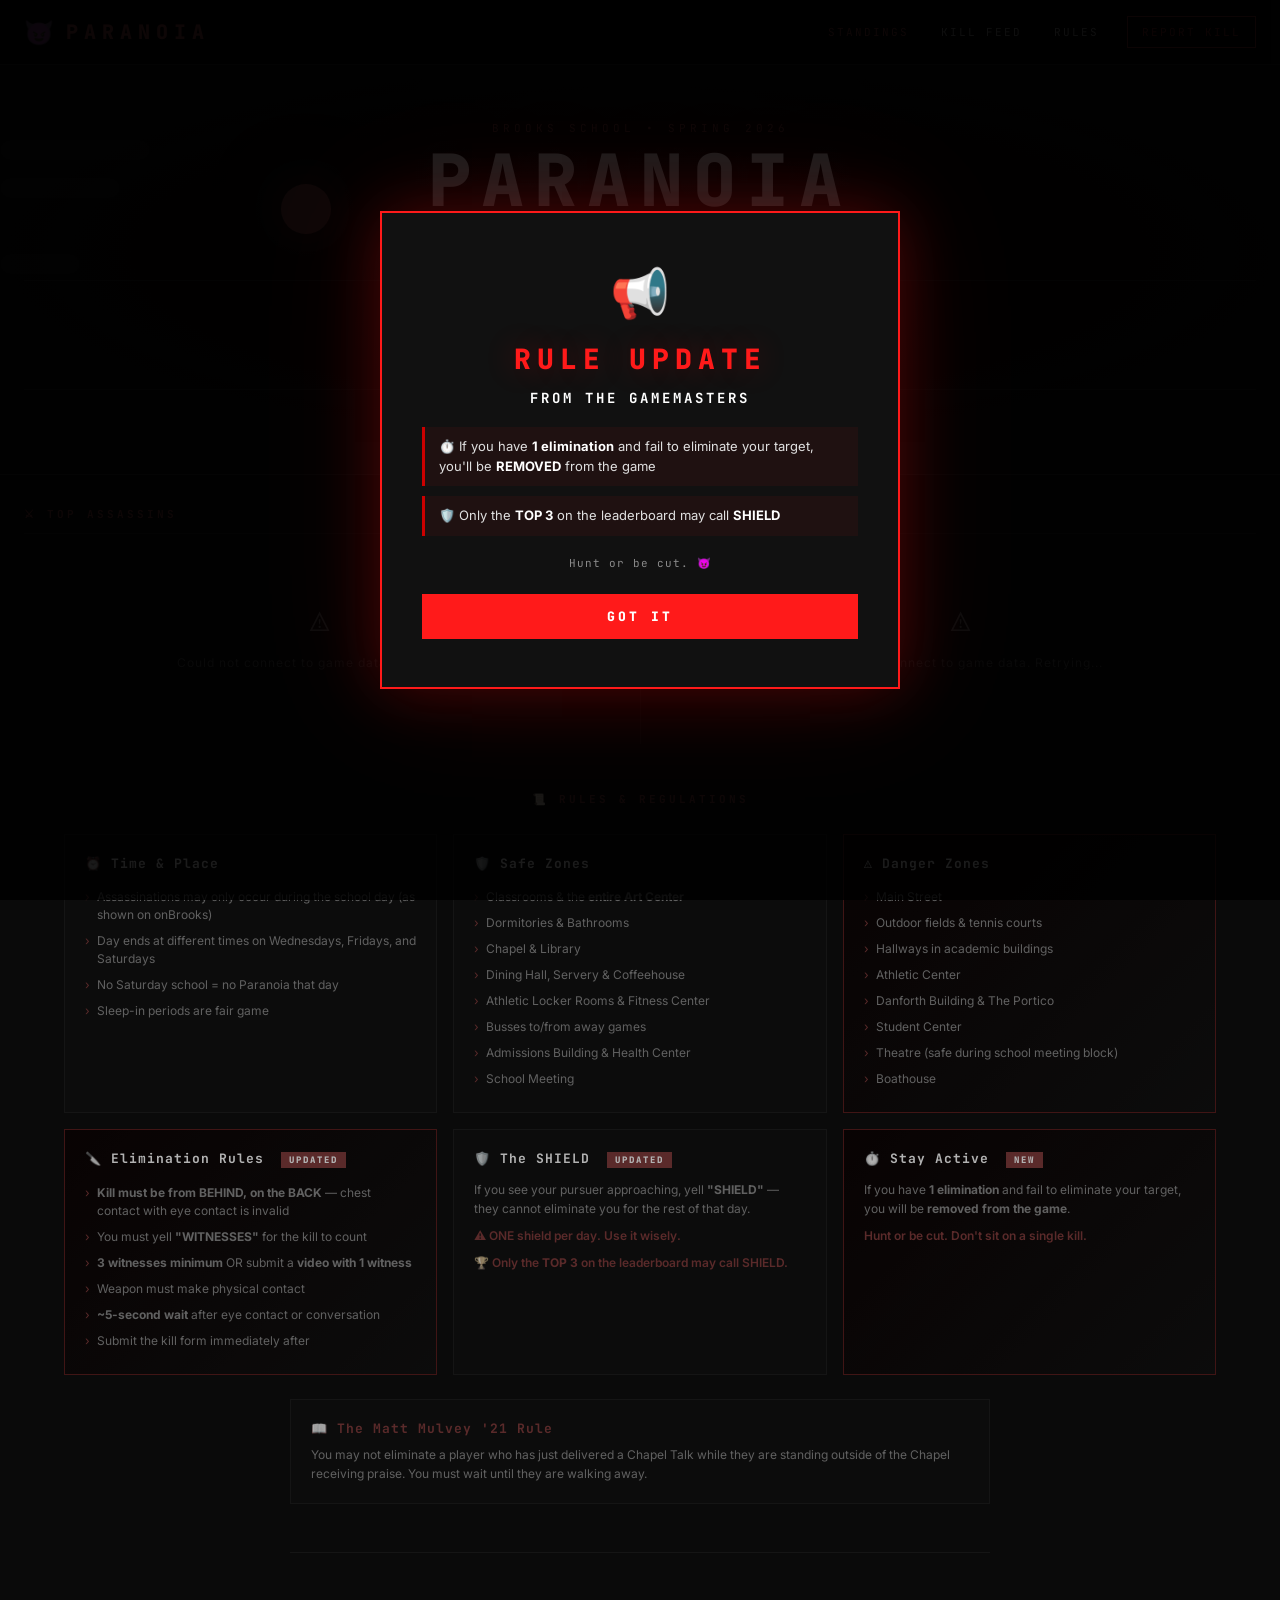
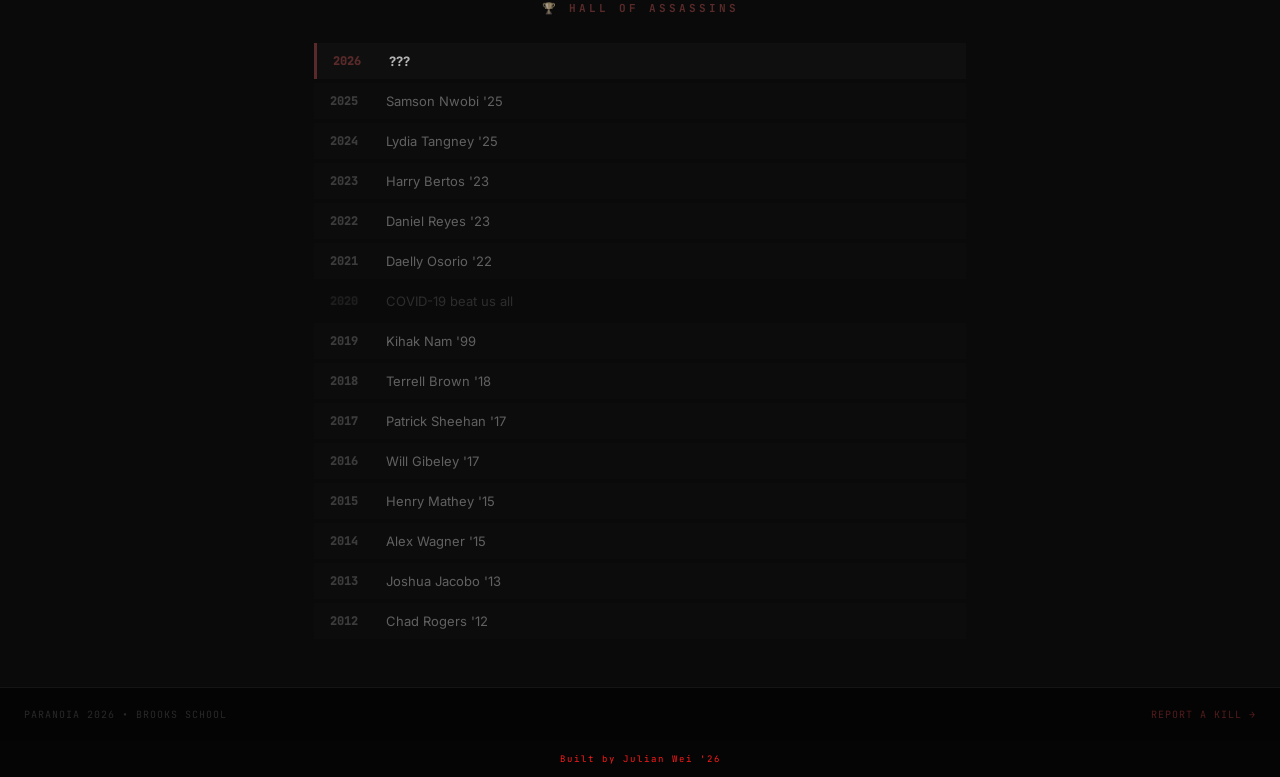
==== index.html @ 03d9825c "Add Day 12 rules update: Stay Active rule + Top-3 Shield restriction Gamemaster email (Apr 21): play" ====
<!DOCTYPE html>
<html lang="en">
<head>
  <meta charset="UTF-8">
  <meta name="viewport" content="width=device-width, initial-scale=1.0">
  <title>PARANOIA — Brooks School</title>
  <link rel="preconnect" href="https://fonts.googleapis.com">
  <link rel="preconnect" href="https://fonts.gstatic.com" crossorigin>
  <link href="https://fonts.googleapis.com/css2?family=JetBrains+Mono:wght@400;700;800&family=Inter:wght@400;500;600;700;900&display=swap" rel="stylesheet">
  <link rel="stylesheet" href="css/styles.css">
</head>
<body>

  <!-- Nav -->
  <nav class="nav">
    <div class="nav-left">
      <a href="index.html" style="text-decoration:none; display:flex; align-items:center; gap:12px;">
        <span class="nav-icon">😈</span>
        <span class="nav-logo">PARANOIA</span>
      </a>
    </div>
    <div class="nav-links">
      <a href="#standings" class="nav-link active">Standings</a>
      <a href="#killfeed" class="nav-link">Kill Feed</a>
      <a href="#rules" class="nav-link">Rules</a>
      <a href="https://docs.google.com/forms/d/e/1FAIpQLSfkPPXwTwi_qLLP4XkRmpxTXBm7sXCI60KKyhZDCXDviurhtQ/viewform" target="_blank" rel="noopener" class="nav-link nav-link-report">Report Kill</a>
    </div>
    <button class="mobile-menu-btn" aria-label="Menu" onclick="document.querySelector('.nav-links').classList.toggle('open')">☰</button>
  </nav>

  <!-- Hero -->
  <header class="hero">
    <!-- Day/Night Sky -->
    <div class="sky" id="sky">
      <div class="sun" id="sky-sun"></div>
      <div class="moon" id="sky-moon"></div>
      <div class="stars" id="sky-stars"></div>
      <div class="clouds">
        <div class="cloud cloud-1"></div>
        <div class="cloud cloud-2"></div>
        <div class="cloud cloud-3"></div>
      </div>
    </div>

    <div class="hero-sub">BROOKS SCHOOL • SPRING 2026</div>
    <h1 class="hero-title">PARANOIA</h1>
    <div class="hero-tagline">EVERY MAN FOR HIMSELF</div>

    <div class="stats-bar">
      <div class="stat">
        <div class="stat-number alive" id="stat-alive">—</div>
        <div class="stat-label">ALIVE</div>
      </div>
      <div class="stat">
        <div class="stat-number dead" id="stat-eliminated">—</div>
        <div class="stat-label">ELIMINATED</div>
      </div>
      <div class="stat">
        <div class="stat-number day" id="stat-day">SOON</div>
        <div class="stat-label">CURRENT</div>
      </div>
      <div class="stat">
        <div class="stat-number kills" id="stat-kills">—</div>
        <div class="stat-label">TOTAL KILLS</div>
      </div>
    </div>

    <div class="last-updated" id="last-updated"></div>
  </header>

  <!-- Game Status Indicator (exempt from inactive filter) -->
  <div class="game-status-indicator" id="game-status">GAME INACTIVE</div>

  <!-- Mobile Kill CTA -->
  <div class="mobile-kill-cta">
    <a href="https://docs.google.com/forms/d/e/1FAIpQLSfkPPXwTwi_qLLP4XkRmpxTXBm7sXCI60KKyhZDCXDviurhtQ/viewform" target="_blank" rel="noopener" class="mobile-kill-btn">SUBMIT A KILL</a>
  </div>

  <!-- Main Content -->
  <main class="main-grid">

    <!-- Leaderboard -->
    <section class="panel" id="standings">
      <h2 class="panel-title">⚔ Top Assassins</h2>
      <div id="leaderboard-list">
        <div class="loading-state">
          <div class="empty-state">
            <div class="empty-icon">⏳</div>
            <div class="empty-text">Loading game data...</div>
          </div>
        </div>
      </div>
    </section>

    <!-- Kill Feed -->
    <section class="panel" id="killfeed">
      <h2 class="panel-title">🔪 Live Kill Feed</h2>
      <div id="killfeed-list">
        <div class="loading-state">
          <div class="empty-state">
            <div class="empty-icon">⏳</div>
            <div class="empty-text">Loading kill feed...</div>
          </div>
        </div>
      </div>
    </section>
  </main>

  <!-- Rules Section -->
  <section class="rules-section" id="rules">
    <h2 class="section-heading">📜 Rules & Regulations</h2>

    <div class="rules-grid">
      <div class="rule-card">
        <h3>⏰ Time & Place</h3>
        <ul>
          <li>Assassinations may only occur during the school day (as shown on onBrooks)</li>
          <li>Day ends at different times on Wednesdays, Fridays, and Saturdays</li>
          <li>No Saturday school = no Paranoia that day</li>
          <li>Sleep-in periods are fair game</li>
        </ul>
      </div>

      <div class="rule-card">
        <h3>🛡️ Safe Zones</h3>
        <ul>
          <li>Classrooms &amp; the <strong>entire Art Center</strong></li>
          <li>Dormitories &amp; Bathrooms</li>
          <li>Chapel & Library</li>
          <li>Dining Hall, Servery & Coffeehouse</li>
          <li>Athletic Locker Rooms & Fitness Center</li>
          <li>Busses to/from away games</li>
          <li>Admissions Building & Health Center</li>
          <li>School Meeting</li>
        </ul>
      </div>

      <div class="rule-card danger">
        <h3>⚠️ Danger Zones</h3>
        <ul>
          <li>Main Street</li>
          <li>Outdoor fields & tennis courts</li>
          <li>Hallways in academic buildings</li>
          <li>Athletic Center</li>
          <li>Danforth Building & The Portico</li>
          <li>Student Center</li>
          <li>Theatre (safe during school meeting block)</li>
          <li>Boathouse</li>
        </ul>
      </div>

      <div class="rule-card danger">
        <h3>🔪 Elimination Rules <span class="rule-updated-badge">UPDATED</span></h3>
        <ul>
          <li><strong>Kill must be from BEHIND, on the BACK</strong> — chest contact with eye contact is invalid</li>
          <li>You must yell <strong>"WITNESSES"</strong> for the kill to count</li>
          <li><strong>3 witnesses minimum</strong> OR submit a <strong>video with 1 witness</strong></li>
          <li>Weapon must make physical contact</li>
          <li><strong>~5-second wait</strong> after eye contact or conversation</li>
          <li>Submit the kill form immediately after</li>
        </ul>
      </div>

      <div class="rule-card">
        <h3>🛡️ The SHIELD <span class="rule-updated-badge">UPDATED</span></h3>
        <p>If you see your pursuer approaching, yell <strong>"SHIELD"</strong> — they cannot eliminate you for the rest of that day.</p>
        <p class="rule-warning">⚠️ ONE shield per day. Use it wisely.</p>
        <p class="rule-warning">🏆 Only the <strong>TOP 3</strong> on the leaderboard may call SHIELD.</p>
      </div>

      <div class="rule-card danger">
        <h3>⏱️ Stay Active <span class="rule-updated-badge">NEW</span></h3>
        <p>If you have <strong>1 elimination</strong> and fail to eliminate your target, you will be <strong>removed from the game</strong>.</p>
        <p class="rule-warning">Hunt or be cut. Don't sit on a single kill.</p>
      </div>
    </div>

    <div class="special-rule">
      <h3>📖 The Matt Mulvey '21 Rule</h3>
      <p>You may not eliminate a player who has just delivered a Chapel Talk while they are standing outside of the Chapel receiving praise. You must wait until they are walking away.</p>
    </div>
  </section>

  <!-- Past Winners -->
  <section class="winners-section">
    <h2 class="section-heading">🏆 Hall of Assassins</h2>
    <div class="winners-grid">
      <div class="winner"><span class="winner-year">2026</span><span class="winner-name">???</span></div>
      <div class="winner"><span class="winner-year">2025</span><span class="winner-name">Samson Nwobi '25</span></div>
      <div class="winner"><span class="winner-year">2024</span><span class="winner-name">Lydia Tangney '25</span></div>
      <div class="winner"><span class="winner-year">2023</span><span class="winner-name">Harry Bertos '23</span></div>
      <div class="winner"><span class="winner-year">2022</span><span class="winner-name">Daniel Reyes '23</span></div>
      <div class="winner"><span class="winner-year">2021</span><span class="winner-name">Daelly Osorio '22</span></div>
      <div class="winner covid"><span class="winner-year">2020</span><span class="winner-name">COVID-19 beat us all</span></div>
      <div class="winner"><span class="winner-year">2019</span><span class="winner-name">Kihak Nam '99</span></div>
      <div class="winner"><span class="winner-year">2018</span><span class="winner-name">Terrell Brown '18</span></div>
      <div class="winner"><span class="winner-year">2017</span><span class="winner-name">Patrick Sheehan '17</span></div>
      <div class="winner"><span class="winner-year">2016</span><span class="winner-name">Will Gibeley '17</span></div>
      <div class="winner"><span class="winner-year">2015</span><span class="winner-name">Henry Mathey '15</span></div>
      <div class="winner"><span class="winner-year">2014</span><span class="winner-name">Alex Wagner '15</span></div>
      <div class="winner"><span class="winner-year">2013</span><span class="winner-name">Joshua Jacobo '13</span></div>
      <div class="winner"><span class="winner-year">2012</span><span class="winner-name">Chad Rogers '12</span></div>
    </div>
  </section>

  <!-- Footer -->
  <footer class="footer">
    <div class="footer-left">PARANOIA 2026 • BROOKS SCHOOL</div>
    <a href="https://docs.google.com/forms/d/e/1FAIpQLSfkPPXwTwi_qLLP4XkRmpxTXBm7sXCI60KKyhZDCXDviurhtQ/viewform" class="footer-right" style="text-decoration:none; color:var(--red);">REPORT A KILL →</a>
  </footer>
  <div class="footer-credit">Built by Julian Wei '26</div>

  <script src="js/app.js"></script>
</body>
</html>
---- css/styles.css ----
/* ========================================
   PARANOIA — Brooks School Game Tracker
   Dark & Menacing Theme
   ======================================== */

*, *::before, *::after {
  margin: 0;
  padding: 0;
  box-sizing: border-box;
}

:root {
  --bg: #0a0a0a;
  --bg-surface: #111111;
  --bg-elevated: #161616;
  --bg-dark: #050505;
  --red: #ff1a1a;
  --red-dim: #cc0000;
  --red-glow: rgba(255, 26, 26, 0.3);
  --red-subtle: rgba(255, 26, 26, 0.08);
  --text: #e0e0e0;
  --text-muted: #8a8a8a;
  --text-dim: #555555;
  --text-faint: #3a3a3a;
  --border: #1e1e1e;
  --font-mono: 'JetBrains Mono', 'Courier New', monospace;
  --font-sans: 'Inter', -apple-system, sans-serif;
}

html {
  scroll-behavior: smooth;
}

body {
  background: var(--bg);
  color: var(--text);
  font-family: var(--font-mono);
  min-height: 100vh;
  -webkit-font-smoothing: antialiased;
}

/* Focus states for keyboard navigation */
a:focus-visible,
button:focus-visible {
  outline: 2px solid var(--red);
  outline-offset: 2px;
}

/* ========== NAV ========== */

.nav {
  display: flex;
  justify-content: space-between;
  align-items: center;
  padding: 16px 24px;
  border-bottom: 1px solid var(--border);
  background: var(--bg-dark);
  position: sticky;
  top: 0;
  z-index: 100;
}

.nav-left {
  display: flex;
  align-items: center;
  gap: 12px;
}

.nav-icon {
  font-size: 24px;
}

.nav-logo {
  font-size: 20px;
  font-weight: 800;
  letter-spacing: 6px;
  color: var(--red);
  text-transform: uppercase;
}

.nav-links {
  display: flex;
  align-items: center;
  gap: 24px;
}

.nav-link {
  font-size: 11px;
  letter-spacing: 2px;
  text-transform: uppercase;
  color: var(--text-muted);
  text-decoration: none;
  transition: color 0.2s;
  padding: 8px 4px;
  cursor: pointer;
}

.nav-link:hover,
.nav-link.active {
  color: var(--red);
}

.nav-link-report {
  color: var(--red) !important;
  border: 1px solid var(--red-dim);
  padding: 8px 14px;
  transition: background 0.2s, color 0.2s;
}

.nav-link-report:hover {
  background: var(--red);
  color: var(--bg) !important;
}

.nav-signin {
  background: var(--text-dim);
  color: var(--bg);
  border: none;
  padding: 6px 14px;
  font-family: var(--font-mono);
  font-size: 10px;
  font-weight: 700;
  letter-spacing: 1px;
  cursor: not-allowed;
  opacity: 0.6;
}

.mobile-menu-btn {
  display: none;
  background: none;
  border: none;
  color: var(--text);
  font-size: 24px;
  cursor: pointer;
}

/* ========== OFF-DAY POPUP ========== */

.off-day-overlay {
  position: fixed;
  inset: 0;
  background: rgba(0, 0, 0, 0.85);
  z-index: 1000;
  display: flex;
  align-items: center;
  justify-content: center;
  padding: 24px;
  animation: overlay-in 0.3s ease-out;
}

@keyframes overlay-in {
  from { opacity: 0; }
  to { opacity: 1; }
}

.off-day-popup {
  background: var(--bg-surface);
  border: 2px solid var(--red);
  padding: 48px 40px;
  max-width: 480px;
  width: 100%;
  text-align: center;
  animation: popup-in 0.3s ease-out;
  box-shadow: 0 0 60px rgba(255, 26, 26, 0.25), 0 0 120px rgba(255, 26, 26, 0.1);
}

@keyframes popup-in {
  from { opacity: 0; transform: scale(0.9); }
  to { opacity: 1; transform: scale(1); }
}

.off-day-icon {
  font-size: 48px;
  margin-bottom: 16px;
  animation: icon-pulse 1.5s ease-in-out infinite;
}

@keyframes icon-pulse {
  0%, 100% { transform: scale(1); }
  50% { transform: scale(1.15); }
}

.off-day-heading {
  font-family: var(--font-mono);
  font-size: 28px;
  font-weight: 900;
  letter-spacing: 6px;
  color: var(--red);
  margin-bottom: 12px;
  text-shadow: 0 0 30px var(--red-glow);
}

.off-day-message {
  font-family: var(--font-mono);
  font-size: 14px;
  font-weight: 700;
  letter-spacing: 3px;
  color: #fff;
  margin-bottom: 8px;
}

.off-day-reason {
  font-family: var(--font-sans);
  font-size: 13px;
  color: var(--text-muted);
  line-height: 1.6;
  margin-bottom: 32px;
}

.off-day-close {
  padding: 14px 40px;
  background: var(--red);
  color: #fff;
  border: none;
  font-family: var(--font-mono);
  font-size: 13px;
  font-weight: 800;
  letter-spacing: 3px;
  cursor: pointer;
  transition: background 0.2s;
}

.off-day-close:hover {
  background: var(--red-dim);
}

.off-day-strip {
  padding: 10px 24px;
  background: linear-gradient(90deg, var(--bg-dark), rgba(255, 26, 26, 0.15), var(--bg-dark));
  border-bottom: 1px solid var(--red-dim);
  text-align: center;
  font-family: var(--font-mono);
  font-size: 11px;
  font-weight: 700;
  letter-spacing: 3px;
  color: var(--red);
}

/* ========== RULE CHANGE POPUP ========== */

.rule-change-popup {
  max-width: 520px;
  text-align: left;
}

.rule-change-popup .off-day-icon,
.rule-change-popup .off-day-heading,
.rule-change-popup .off-day-message {
  text-align: center;
}

.rule-change-list {
  margin: 20px 0;
  display: flex;
  flex-direction: column;
  gap: 10px;
}

.rule-change-item {
  font-family: var(--font-sans);
  font-size: 13px;
  color: var(--text);
  line-height: 1.5;
  padding: 10px 14px;
  background: rgba(255, 26, 26, 0.06);
  border-left: 3px solid var(--red-dim);
}

.rule-change-item strong {
  color: #fff;
}

.rule-change-note {
  text-align: center;
  font-family: var(--font-mono);
  font-size: 11px;
  color: var(--text-muted);
  letter-spacing: 1px;
  margin-bottom: 24px;
}

.rule-change-popup .off-day-close {
  display: block;
  width: 100%;
}

/* UPDATED badge on rule cards */

.rule-updated-badge {
  display: inline-block;
  font-size: 9px;
  font-weight: 800;
  letter-spacing: 2px;
  color: #fff;
  background: var(--red);
  padding: 2px 8px;
  margin-left: 8px;
  vertical-align: middle;
  animation: badge-pulse 2s ease-in-out infinite;
}

@keyframes badge-pulse {
  0%, 100% { opacity: 1; }
  50% { opacity: 0.6; }
}

/* ========== GAME INACTIVE STATE ========== */

/* Apply filter to individual sections, skipping kill buttons */
body.game-inactive .nav,
body.game-inactive .hero,
body.game-inactive .main-grid,
body.game-inactive .rules-section,
body.game-inactive .winners-section,
body.game-inactive .footer {
  filter: saturate(0.3) brightness(0.7);
  transition: filter 0.5s ease;
}

.nav,
.hero,
.main-grid,
.rules-section,
.winners-section,
.footer {
  transition: filter 0.5s ease;
}

/* Keep Report Kill button in nav vivid */
body.game-inactive .nav-link-report {
  filter: saturate(3.33) brightness(1.43);
}

/* Keep footer kill link vivid */
body.game-inactive .footer-right {
  filter: saturate(3.33) brightness(1.43);
}

.game-status-indicator {
  display: none;
  text-align: center;
  padding: 10px 16px;
  font-family: var(--font-mono);
  font-size: 9px;
  font-weight: 700;
  letter-spacing: 3px;
  color: var(--text-dim);
  background: linear-gradient(90deg, transparent, rgba(85, 85, 85, 0.06), transparent);
  border-bottom: 1px solid var(--border);
}

body.game-inactive .game-status-indicator {
  display: block;
}

/* Demo mode clock overlay */
.demo-clock {
  position: fixed;
  bottom: 16px;
  right: 16px;
  background: var(--bg-surface);
  border: 1px solid var(--border);
  padding: 10px 16px;
  font-family: var(--font-mono);
  font-size: 10px;
  letter-spacing: 1px;
  color: var(--text-muted);
  z-index: 9999;
  text-align: right;
  line-height: 1.6;
}

/* Demo clock is not inside any filtered section — no counter needed */

.demo-clock .demo-day {
  color: var(--red);
  font-weight: 700;
  letter-spacing: 2px;
}

.demo-clock .demo-time {
  color: #fff;
  font-weight: 800;
  font-size: 14px;
}

.demo-clock .demo-state {
  font-size: 9px;
  letter-spacing: 2px;
  font-weight: 700;
}

.demo-clock .demo-state.active { color: var(--red); }
.demo-clock .demo-state.inactive { color: var(--text-dim); }

/* ========== HERO ========== */

.hero {
  text-align: center;
  padding: 56px 24px 40px;
  background: radial-gradient(ellipse at center, #1a0000 0%, var(--bg) 70%);
  position: relative;
  overflow: hidden;
}

.hero::before {
  content: '';
  position: absolute;
  top: 50%;
  left: 50%;
  width: 600px;
  height: 600px;
  transform: translate(-50%, -50%);
  background: radial-gradient(circle, rgba(255, 26, 26, 0.06) 0%, transparent 70%);
  animation: hero-pulse 4s ease-in-out infinite;
  pointer-events: none;
}

@keyframes hero-pulse {
  0%, 100% { opacity: 0.4; transform: translate(-50%, -50%) scale(1); }
  50% { opacity: 1; transform: translate(-50%, -50%) scale(1.15); }
}

/* ========== DAY/NIGHT SKY ========== */

.sky {
  position: absolute;
  top: 0;
  left: 0;
  right: 0;
  height: 100%;
  pointer-events: none;
  z-index: 0;
  overflow: hidden;
}

.sun {
  position: absolute;
  width: 50px;
  height: 50px;
  border-radius: 50%;
  background: var(--red);
  box-shadow: 0 0 40px rgba(255, 26, 26, 0.6), 0 0 80px rgba(255, 26, 26, 0.3);
  opacity: 0;
  transition: opacity 0.5s ease;
}

.moon {
  position: absolute;
  width: 40px;
  height: 40px;
  border-radius: 50%;
  background: #e8e8e8;
  box-shadow: 0 0 20px rgba(255, 255, 255, 0.3), 0 0 40px rgba(255, 255, 255, 0.1);
  opacity: 0;
  transition: opacity 0.5s ease;
}

.moon::after {
  content: '';
  position: absolute;
  top: -5px;
  left: 10px;
  width: 40px;
  height: 40px;
  border-radius: 50%;
  background: var(--bg);
}

.stars {
  position: absolute;
  top: 0;
  left: 0;
  right: 0;
  bottom: 0;
  pointer-events: none;
  opacity: 0;
  transition: opacity 1s ease;
}

.star {
  position: absolute;
  width: 2px;
  height: 2px;
  background: #fff;
  border-radius: 50%;
  animation: twinkle 2s ease-in-out infinite alternate;
}

@keyframes twinkle {
  0% { opacity: 0.2; }
  100% { opacity: 1; }
}

.clouds {
  position: absolute;
  top: 0;
  left: 0;
  right: 0;
  bottom: 0;
  pointer-events: none;
  opacity: 0;
  transition: opacity 1s ease;
}

.cloud {
  position: absolute;
  background: rgba(255, 255, 255, 0.04);
  border-radius: 50px;
  height: 20px;
}

.cloud-1 {
  width: 120px;
  top: 30%;
  animation: cloud-drift-1 18s linear infinite;
}

.cloud-2 {
  width: 80px;
  top: 50%;
  animation: cloud-drift-2 24s linear infinite;
}

.cloud-3 {
  width: 150px;
  top: 20%;
  animation: cloud-drift-3 30s linear infinite;
}

@keyframes cloud-drift-1 {
  0% { left: -130px; }
  100% { left: 110%; }
}

@keyframes cloud-drift-2 {
  0% { left: 110%; }
  100% { left: -100px; }
}

@keyframes cloud-drift-3 {
  0% { left: -160px; }
  100% { left: 110%; }
}

.hero-sub {
  font-size: 11px;
  letter-spacing: 4px;
  color: var(--red);
  margin-bottom: 10px;
  position: relative;
  z-index: 2;
}

.hero-title {
  font-size: clamp(40px, 10vw, 72px);
  font-weight: 900;
  letter-spacing: 10px;
  color: #fff;
  text-shadow: 0 0 40px var(--red-glow), 0 0 80px rgba(255, 26, 26, 0.15);
  line-height: 1;
  position: relative;
  z-index: 2;
}

.hero-tagline {
  font-size: 13px;
  color: var(--text-muted);
  margin-top: 10px;
  letter-spacing: 2px;
  position: relative;
  z-index: 2;
}

/* Stats Bar */

.stats-bar {
  display: flex;
  justify-content: center;
  gap: 40px;
  margin-top: 36px;
  padding: 24px 0;
  border-top: 1px solid var(--border);
  border-bottom: 1px solid var(--border);
  flex-wrap: wrap;
  position: relative;
  z-index: 2;
}

.stat-number {
  font-size: clamp(24px, 5vw, 36px);
  font-weight: 900;
  line-height: 1.2;
  font-variant-numeric: tabular-nums;
}

.stat-number.alive { color: var(--red); text-shadow: 0 0 20px var(--red-glow); }
.stat-number.dead { color: var(--text-dim); }
.stat-number.day { color: #fff; text-shadow: 0 0 16px rgba(255, 255, 255, 0.15); }
.stat-number.kills { color: var(--red); text-shadow: 0 0 20px var(--red-glow); }

.stat {
  position: relative;
}

.stat + .stat::before {
  content: '';
  position: absolute;
  left: -20px;
  top: 50%;
  transform: translateY(-50%);
  width: 1px;
  height: 28px;
  background: var(--border);
}

.stat-label {
  font-size: 10px;
  letter-spacing: 2px;
  color: var(--text-dim);
  margin-top: 4px;
}

/* ========== MOBILE KILL CTA ========== */

.mobile-kill-cta {
  display: none;
  padding: 16px 24px;
  background: var(--bg);
  border-bottom: 1px solid var(--border);
}

.mobile-kill-btn {
  display: block;
  width: 100%;
  padding: 16px;
  background: var(--red);
  color: #fff;
  font-family: var(--font-mono);
  font-size: 14px;
  font-weight: 800;
  letter-spacing: 3px;
  text-align: center;
  text-decoration: none;
  transition: background 0.2s;
}

.mobile-kill-btn:hover {
  background: var(--red-dim);
}

/* ========== MAIN GRID ========== */

.main-grid {
  display: grid;
  grid-template-columns: 1fr 1fr;
  gap: 1px;
  background: var(--border);
  align-items: start;
}

.panel {
  background: var(--bg);
  padding: 32px 24px;
}

.panel-title {
  font-size: 11px;
  letter-spacing: 3px;
  color: var(--red);
  text-transform: uppercase;
  margin-bottom: 24px;
  font-weight: 700;
  padding-bottom: 12px;
  border-bottom: 1px solid var(--border);
}

/* ========== LEADERBOARD ========== */

.leader {
  display: flex;
  justify-content: space-between;
  align-items: center;
  padding: 14px 16px;
  margin-bottom: 8px;
  background: var(--bg-surface);
  border-left: 3px solid var(--text-dim);
  transition: background 0.2s, border-color 0.2s;
  font-size: 13px;
  line-height: 1.4;
}

.leader:hover {
  background: var(--bg-elevated);
}

.leader-1 {
  border-left-color: var(--red);
  border-left-width: 4px;
  background: linear-gradient(90deg, rgba(255, 26, 26, 0.08), var(--bg-elevated) 50%);
}

.leader-1 .leader-rank { color: var(--red); }
.leader-1 .leader-name { color: #fff; font-weight: 700; }
.leader-1 .leader-kills { color: var(--red); text-shadow: 0 0 12px var(--red-glow); }

.leader-info {
  display: flex;
  align-items: center;
  gap: 10px;
}

.leader-rank {
  font-weight: 900;
  color: var(--text-dim);
  min-width: 28px;
}

.leader-name {
  color: var(--text-muted);
  font-weight: 500;
}

.leader-kills {
  font-weight: 700;
  color: var(--text-dim);
  font-size: 13px;
}

/* ========== EMPTY / LOADING STATES ========== */

.empty-state {
  text-align: center;
  padding: 40px 20px;
}

.empty-icon {
  font-size: 32px;
  margin-bottom: 12px;
  opacity: 0.5;
}

.empty-text {
  font-size: 12px;
  color: var(--text-dim);
  letter-spacing: 1px;
  font-family: var(--font-sans);
  line-height: 1.6;
}

.last-updated {
  text-align: center;
  font-size: 10px;
  color: var(--text-faint);
  letter-spacing: 1px;
  padding-top: 12px;
  position: relative;
  z-index: 2;
}

/* ========== LEADERBOARD — TOP 3 ========== */

.leader-top3 {
  border-left-color: var(--text-muted);
  background: var(--bg-elevated);
}

.leader-top3 .leader-name { color: var(--text); }
.leader-top3 .leader-kills { color: var(--text-muted); }

/* ========== LEADERBOARD — CONTROLS ========== */

.leader-btn-row {
  display: flex;
  gap: 8px;
  margin-top: 8px;
}

.leader-show-more,
.leader-show-all {
  flex: 1;
  padding: 14px;
  background: var(--bg-surface);
  border: 1px dashed var(--border);
  color: var(--text-dim);
  font-family: var(--font-mono);
  font-size: 10px;
  font-weight: 700;
  letter-spacing: 2px;
  cursor: pointer;
  transition: background 0.2s, color 0.2s, border-color 0.2s;
}

.leader-show-more:hover,
.leader-show-all:hover {
  background: var(--bg-elevated);
  color: var(--red);
  border-color: var(--red-dim);
}

.leader-show-all:not(.leader-btn-row .leader-show-all) {
  display: block;
  width: 100%;
  margin-top: 8px;
}

/* ========== LEADERBOARD — ELIMINATED ========== */

.leader-eliminated {
  opacity: 0.4;
}

.leader-eliminated .leader-name {
  text-decoration: line-through;
}

.leader-status {
  font-size: 9px;
  color: var(--red-dim);
  letter-spacing: 1px;
  margin-left: 6px;
  font-weight: 700;
}

/* ========== KILL FEED ========== */

.kill-entry {
  display: flex;
  align-items: center;
  gap: 10px;
  padding: 14px 16px;
  margin-bottom: 8px;
  background: var(--bg-surface);
  border-left: 3px solid var(--red-dim);
  transition: background 0.2s;
}

.kill-entry:first-child {
  border-left-color: var(--red);
  background: linear-gradient(90deg, rgba(255, 26, 26, 0.06), var(--bg-surface) 60%);
}

.kill-entry:hover {
  background: var(--bg-elevated);
}

.kill-time {
  font-size: 10px;
  color: var(--text-dim);
  letter-spacing: 1px;
  text-transform: uppercase;
  min-width: 44px;
  flex-shrink: 0;
}

.kill-detail {
  font-size: 13px;
  line-height: 1.4;
}

.killer {
  color: var(--red);
  font-weight: 700;
}

.kill-verb {
  color: var(--text-dim);
}

.victim {
  color: var(--text-muted);
  text-decoration: line-through;
}

.kill-meta {
  font-size: 11px;
  color: var(--text-faint);
  margin-top: 4px;
}

/* ========== RULES ========== */

.rules-section {
  padding: 48px 24px;
  max-width: 1200px;
  margin: 0 auto;
}

.section-heading {
  font-size: 11px;
  letter-spacing: 3px;
  color: var(--red);
  text-transform: uppercase;
  margin-bottom: 28px;
  text-align: center;
  font-weight: 700;
}

.rules-grid {
  display: grid;
  grid-template-columns: repeat(3, 1fr);
  gap: 16px;
  margin-bottom: 24px;
}

.rule-card {
  background: var(--bg-surface);
  border: 1px solid var(--border);
  padding: 20px;
  transition: border-color 0.2s;
}

.rule-card:hover {
  border-color: var(--text-dim);
  background: var(--bg-elevated);
}

.rule-card.danger {
  border-color: var(--red-dim);
  background: linear-gradient(135deg, #1a0000, var(--bg-surface));
}

.rule-card h3 {
  font-size: 13px;
  letter-spacing: 1px;
  color: #fff;
  margin-bottom: 12px;
  font-weight: 700;
}

.rule-card ul {
  list-style: none;
  padding: 0;
}

.rule-card li {
  font-size: 12px;
  color: var(--text-muted);
  padding: 4px 0;
  padding-left: 12px;
  position: relative;
  font-family: var(--font-sans);
  line-height: 1.5;
}

.rule-card li::before {
  content: '›';
  position: absolute;
  left: 0;
  color: var(--red);
}

.rule-card p {
  font-size: 12px;
  color: var(--text-muted);
  font-family: var(--font-sans);
  line-height: 1.6;
}

.rule-warning {
  color: var(--red) !important;
  font-weight: 600;
  margin-top: 8px;
}

.special-rule {
  background: var(--bg-surface);
  border: 1px solid var(--border);
  padding: 20px;
  max-width: 700px;
  margin: 0 auto;
}

.special-rule h3 {
  font-size: 13px;
  letter-spacing: 1px;
  color: var(--red);
  margin-bottom: 8px;
}

.special-rule p {
  font-size: 12px;
  color: var(--text-muted);
  font-family: var(--font-sans);
  line-height: 1.6;
}

/* ========== HALL OF ASSASSINS ========== */

.winners-section {
  padding: 48px 24px;
  max-width: 700px;
  margin: 0 auto;
  border-top: 1px solid var(--border);
}

.winners-grid {
  display: flex;
  flex-direction: column;
  gap: 4px;
}

.winner {
  display: flex;
  align-items: center;
  gap: 16px;
  padding: 10px 16px;
  background: var(--bg-surface);
  transition: background 0.2s;
}

.winner:first-child {
  border-left: 3px solid var(--red);
  background: var(--bg-elevated);
}

.winner:hover {
  background: var(--bg-elevated);
}

.winner.covid {
  opacity: 0.4;
}

.winner-year {
  font-size: 12px;
  font-weight: 800;
  color: var(--text-dim);
  min-width: 40px;
}

.winner:first-child .winner-year {
  color: var(--red);
}

.winner-name {
  font-size: 13px;
  color: var(--text-muted);
  font-family: var(--font-sans);
}

.winner:first-child .winner-name {
  color: #fff;
  font-weight: 700;
}

/* ========== SUBMISSION PAGE ========== */

.submission-header {
  text-align: center;
  padding: 56px 24px 40px;
  background: radial-gradient(ellipse at center, #1a0000 0%, var(--bg) 70%);
  border-bottom: 1px solid var(--border);
}

.submission-title {
  font-size: clamp(32px, 8vw, 60px);
  font-weight: 900;
  letter-spacing: 8px;
  color: #fff;
  text-shadow: 0 0 40px var(--red-glow);
  line-height: 1;
  margin: 8px 0 16px;
}

.submission-desc {
  font-size: 12px;
  color: var(--text-muted);
  font-family: var(--font-sans);
  max-width: 480px;
  margin: 0 auto;
  line-height: 1.6;
  letter-spacing: 0.5px;
}

.submission-main {
  padding: 40px 24px 60px;
  max-width: 800px;
  margin: 0 auto;
}

.form-wrapper {
  display: flex;
  flex-direction: column;
  gap: 0;
}

.form-rules-bar {
  display: flex;
  align-items: center;
  gap: 12px;
  padding: 14px 20px;
  background: var(--bg-surface);
  border: 1px solid var(--border);
  border-bottom: none;
  flex-wrap: wrap;
}

.form-rule {
  font-size: 10px;
  letter-spacing: 1.5px;
  color: var(--text-muted);
  text-transform: uppercase;
}

.form-rule-sep {
  color: var(--text-faint);
  font-size: 10px;
}

/* Mobile: show button, hide iframe */
.form-mobile-cta {
  display: none;
  text-align: center;
  padding: 32px 20px;
  background: var(--bg-surface);
  border: 1px solid var(--border);
}

.form-mobile-btn {
  display: block;
  width: 100%;
  padding: 18px;
  background: var(--red);
  color: #fff;
  font-family: var(--font-mono);
  font-size: 14px;
  font-weight: 800;
  letter-spacing: 3px;
  text-align: center;
  text-decoration: none;
  transition: background 0.2s;
}

.form-mobile-btn:hover {
  background: var(--red-dim);
}

.form-mobile-note {
  margin-top: 12px;
  font-size: 11px;
  color: var(--text-dim);
  font-family: var(--font-sans);
  letter-spacing: 0.5px;
}

.form-embed-container {
  border: 1px solid var(--border);
  background: var(--bg-surface);
  position: relative;
  min-height: 640px;
}

.form-embed {
  width: 100%;
  min-height: 640px;
  border: none;
  display: block;
  background: transparent;
}

.form-fallback {
  display: flex;
  align-items: center;
  gap: 16px;
  padding: 14px 20px;
  background: var(--bg-surface);
  border: 1px solid var(--border);
  border-top: none;
}

.form-fallback p {
  font-size: 11px;
  color: var(--text-dim);
  letter-spacing: 1px;
}

.form-fallback-link {
  font-size: 11px;
  font-weight: 700;
  letter-spacing: 2px;
  color: var(--red);
  text-decoration: none;
  font-family: var(--font-mono);
  transition: opacity 0.2s;
}

.form-fallback-link:hover {
  opacity: 0.7;
}

/* ========== FOOTER ========== */

.footer {
  display: flex;
  justify-content: space-between;
  padding: 20px 24px;
  background: var(--bg-dark);
  border-top: 1px solid var(--border);
  font-size: 10px;
  color: var(--text-faint);
  letter-spacing: 1px;
}

.footer-right {
  color: var(--text-dim);
}

.footer-credit {
  text-align: center;
  padding: 12px 24px;
  background: var(--bg-dark);
  font-size: 9px;
  color: var(--red);
  letter-spacing: 2px;
  font-family: var(--font-mono);
}

/* ========== RESPONSIVE ========== */

@media (max-width: 900px) {
  .rules-grid {
    grid-template-columns: 1fr 1fr;
  }
}

@media (max-width: 768px) {
  .mobile-kill-cta {
    display: block;
  }

  .form-mobile-cta {
    display: block;
  }

  .form-embed-container {
    display: none;
  }

  .kill-entry {
    flex-direction: column;
    align-items: flex-start;
    gap: 4px;
  }

  .nav-links {
    display: none;
    position: fixed;
    top: 57px;
    left: 0;
    right: 0;
    background: var(--bg-dark);
    flex-direction: column;
    padding: 16px 24px;
    gap: 16px;
    border-bottom: 1px solid var(--border);
    z-index: 99;
  }

  .nav-links.open {
    display: flex;
  }

  .mobile-menu-btn {
    display: block;
  }

  .main-grid {
    grid-template-columns: 1fr;
  }

  .stats-bar {
    gap: 24px;
  }

  .stat {
    min-width: 70px;
  }

  .rules-grid {
    grid-template-columns: 1fr;
  }

  .hero {
    padding: 40px 16px 32px;
  }

  .hero-title {
    letter-spacing: 6px;
  }

  .footer {
    flex-direction: column;
    gap: 8px;
    text-align: center;
  }

  .footer-credit {
    padding: 16px 24px;
    font-size: 10px;
  }

  /* Sky: smaller sun/moon on mobile */
  .sun {
    width: 30px;
    height: 30px;
  }

  .moon {
    width: 24px;
    height: 24px;
  }

  .moon::after {
    top: -4px;
    left: 7px;
    width: 24px;
    height: 24px;
  }
}

@media (max-width: 400px) {
  .sun {
    width: 24px;
    height: 24px;
  }

  .moon {
    width: 20px;
    height: 20px;
  }

  .moon::after {
    top: -3px;
    left: 6px;
    width: 20px;
    height: 20px;
  }

  .stats-bar {
    gap: 16px;
  }

  .stat-number {
    font-size: 22px;
  }

  .nav-logo {
    font-size: 16px;
    letter-spacing: 4px;
  }
}

/* ========== REDUCED MOTION ========== */

@media (prefers-reduced-motion: reduce) {
  *, *::before, *::after {
    animation-duration: 0.01ms !important;
    animation-iteration-count: 1 !important;
    transition-duration: 0.01ms !important;
  }
  html { scroll-behavior: auto; }
  .sky { display: none; }
}
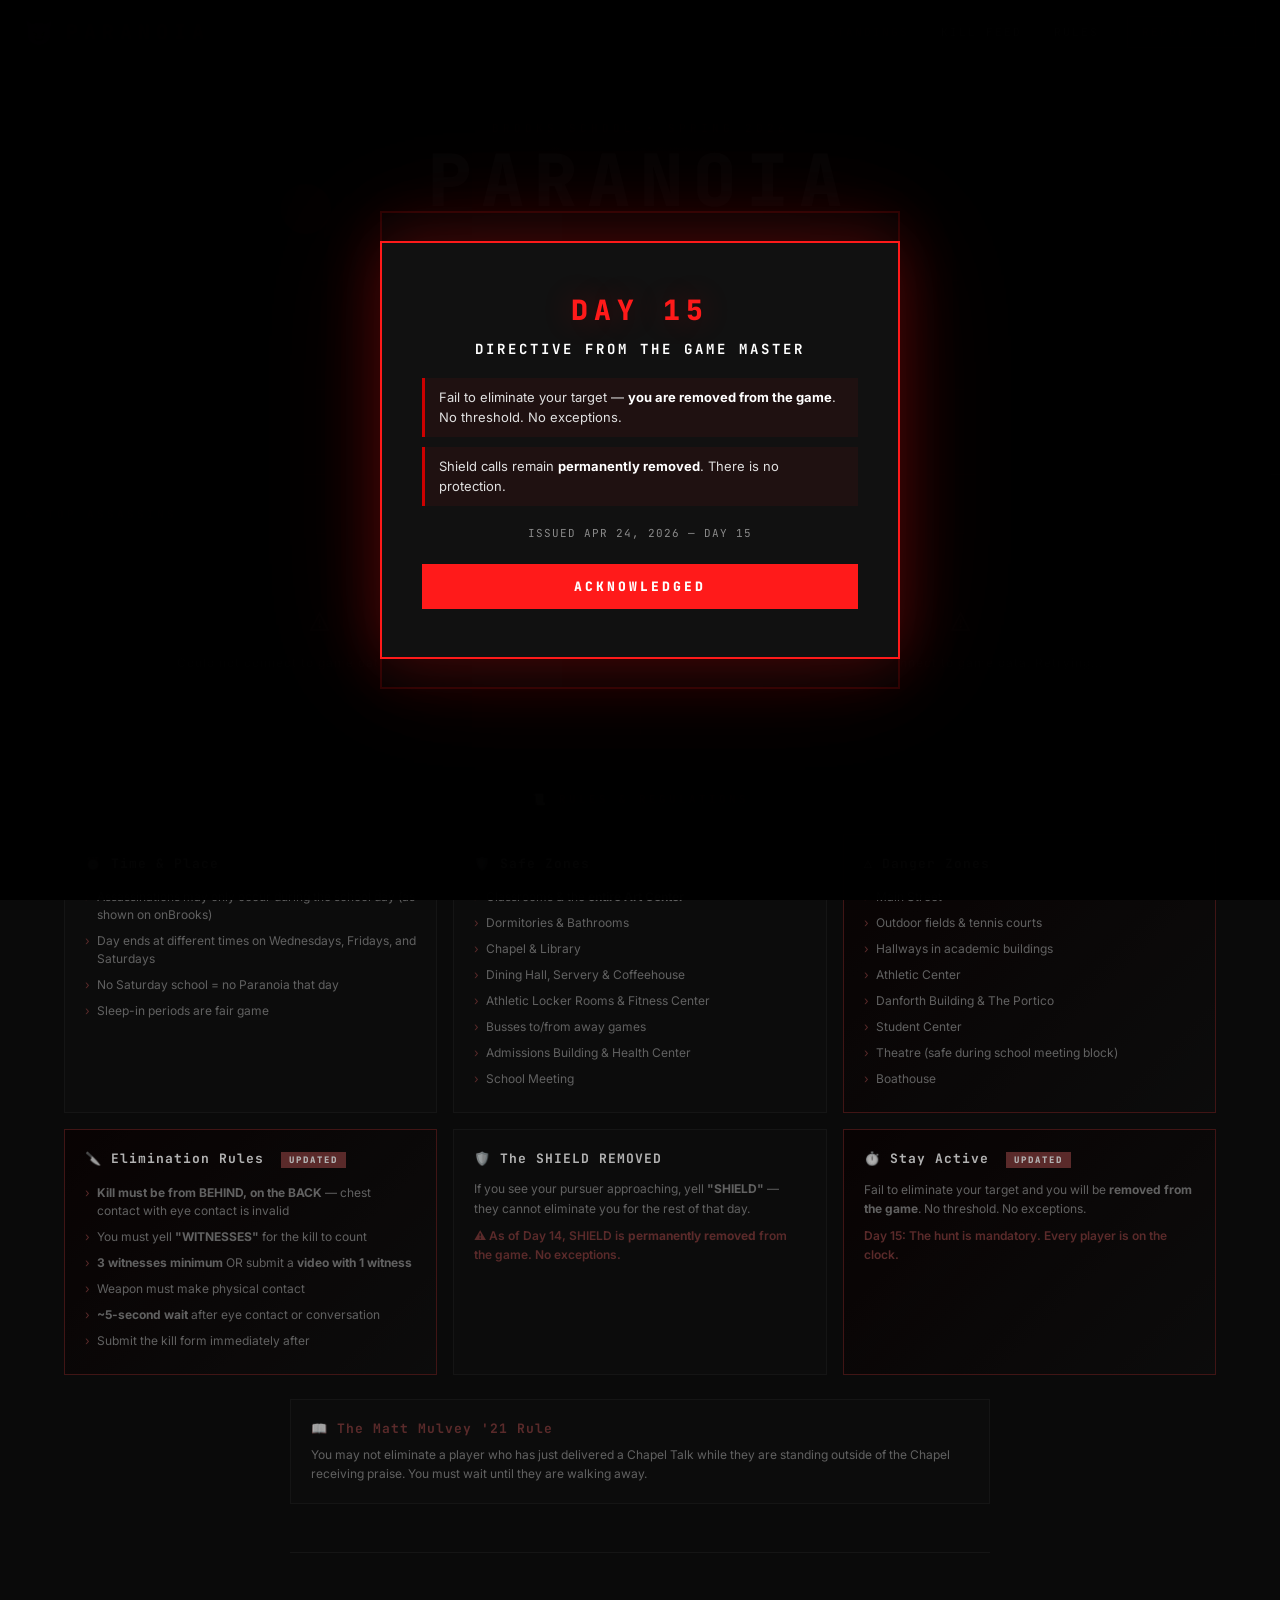
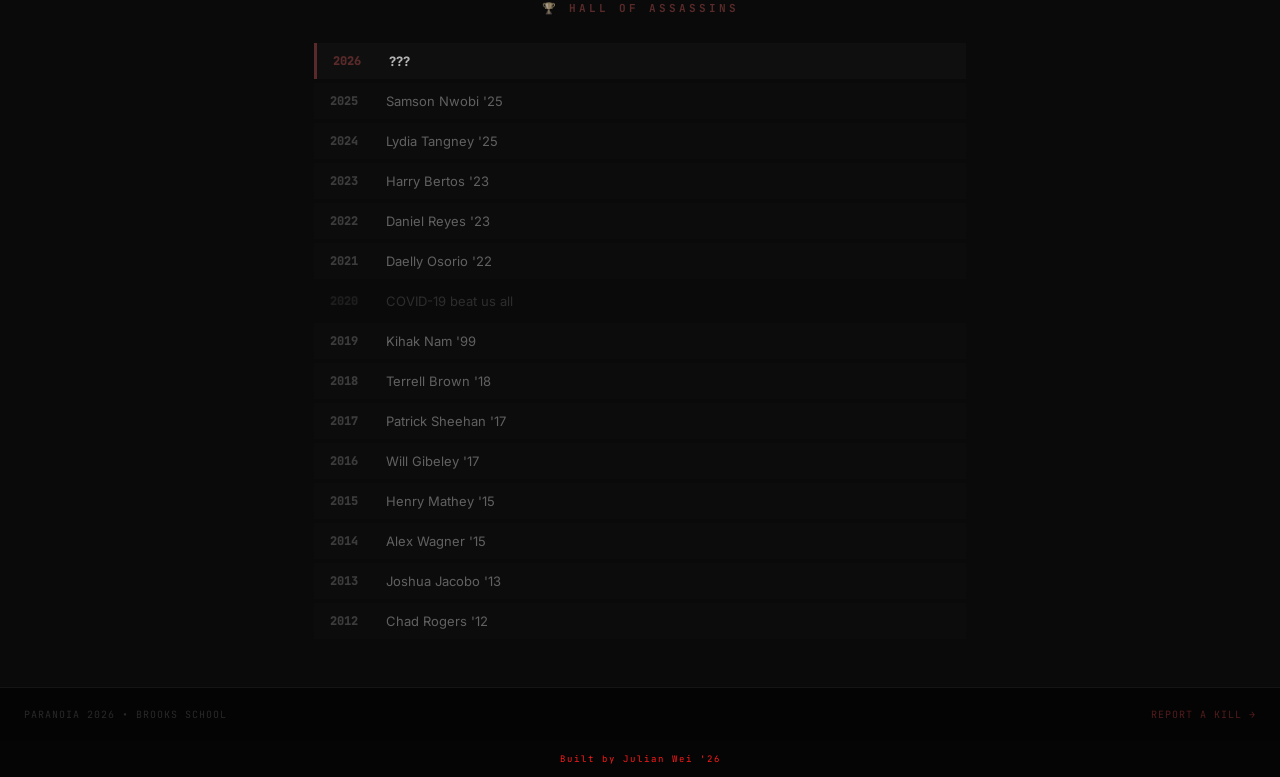
==== commit 676fd986: "auto: Day 15 update — fail-to-eliminate = removal, all players Processes missed Day 15 Game Master e" ====
--- a/index.html
+++ b/index.html
@@ -161,17 +161,16 @@
         </ul>
       </div>
 
-      <div class="rule-card">
-        <h3>🛡️ The SHIELD <span class="rule-updated-badge">UPDATED</span></h3>
-        <p>If you see your pursuer approaching, yell <strong>"SHIELD"</strong> — they cannot eliminate you for the rest of that day.</p>
-        <p class="rule-warning">⚠️ ONE shield per day. Use it wisely.</p>
-        <p class="rule-warning">🏆 Only the <strong>TOP 3</strong> on the leaderboard may call SHIELD.</p>
+      <div class="rule-card shield-removed">
+        <h3>🛡️ The SHIELD <span class="rule-removed-badge">REMOVED</span></h3>
+        <p class="strikethrough">If you see your pursuer approaching, yell <strong>"SHIELD"</strong> — they cannot eliminate you for the rest of that day.</p>
+        <p class="rule-warning">⚠️ As of Day 14, SHIELD is <strong>permanently removed</strong> from the game. No exceptions.</p>
       </div>
 
       <div class="rule-card danger">
-        <h3>⏱️ Stay Active <span class="rule-updated-badge">NEW</span></h3>
-        <p>If you have <strong>1 elimination</strong> and fail to eliminate your target, you will be <strong>removed from the game</strong>.</p>
-        <p class="rule-warning">Hunt or be cut. Don't sit on a single kill.</p>
+        <h3>⏱️ Stay Active <span class="rule-updated-badge">UPDATED</span></h3>
+        <p>Fail to eliminate your target and you will be <strong>removed from the game</strong>. No threshold. No exceptions.</p>
+        <p class="rule-warning">Day 15: The hunt is mandatory. Every player is on the clock.</p>
       </div>
     </div>
 
@@ -211,5 +210,31 @@
   <div class="footer-credit">Built by Julian Wei '26</div>
 
   <script src="js/app.js"></script>
+
+  <div id="update-modal" data-update-key="day-15" class="off-day-overlay" style="display:none;">
+    <div class="off-day-popup rule-change-popup">
+      <div class="off-day-heading">DAY 15</div>
+      <div class="off-day-message">DIRECTIVE FROM THE GAME MASTER</div>
+      <div class="rule-change-list">
+        <div class="rule-change-item">Fail to eliminate your target — <strong>you are removed from the game</strong>. No threshold. No exceptions.</div>
+        <div class="rule-change-item">Shield calls remain <strong>permanently removed</strong>. There is no protection.</div>
+      </div>
+      <div class="rule-change-note">ISSUED APR 24, 2026 — DAY 15</div>
+      <button class="off-day-close" id="update-modal-dismiss">ACKNOWLEDGED</button>
+    </div>
+  </div>
+  <script>
+  (function() {
+    var key = 'day-15';
+    var modal = document.getElementById('update-modal');
+    if (!localStorage.getItem('paranoia-seen-' + key)) {
+      modal.style.display = 'flex';
+    }
+    document.getElementById('update-modal-dismiss').addEventListener('click', function() {
+      modal.style.display = 'none';
+      localStorage.setItem('paranoia-seen-' + key, '1');
+    });
+  })();
+  </script>
 </body>
 </html>
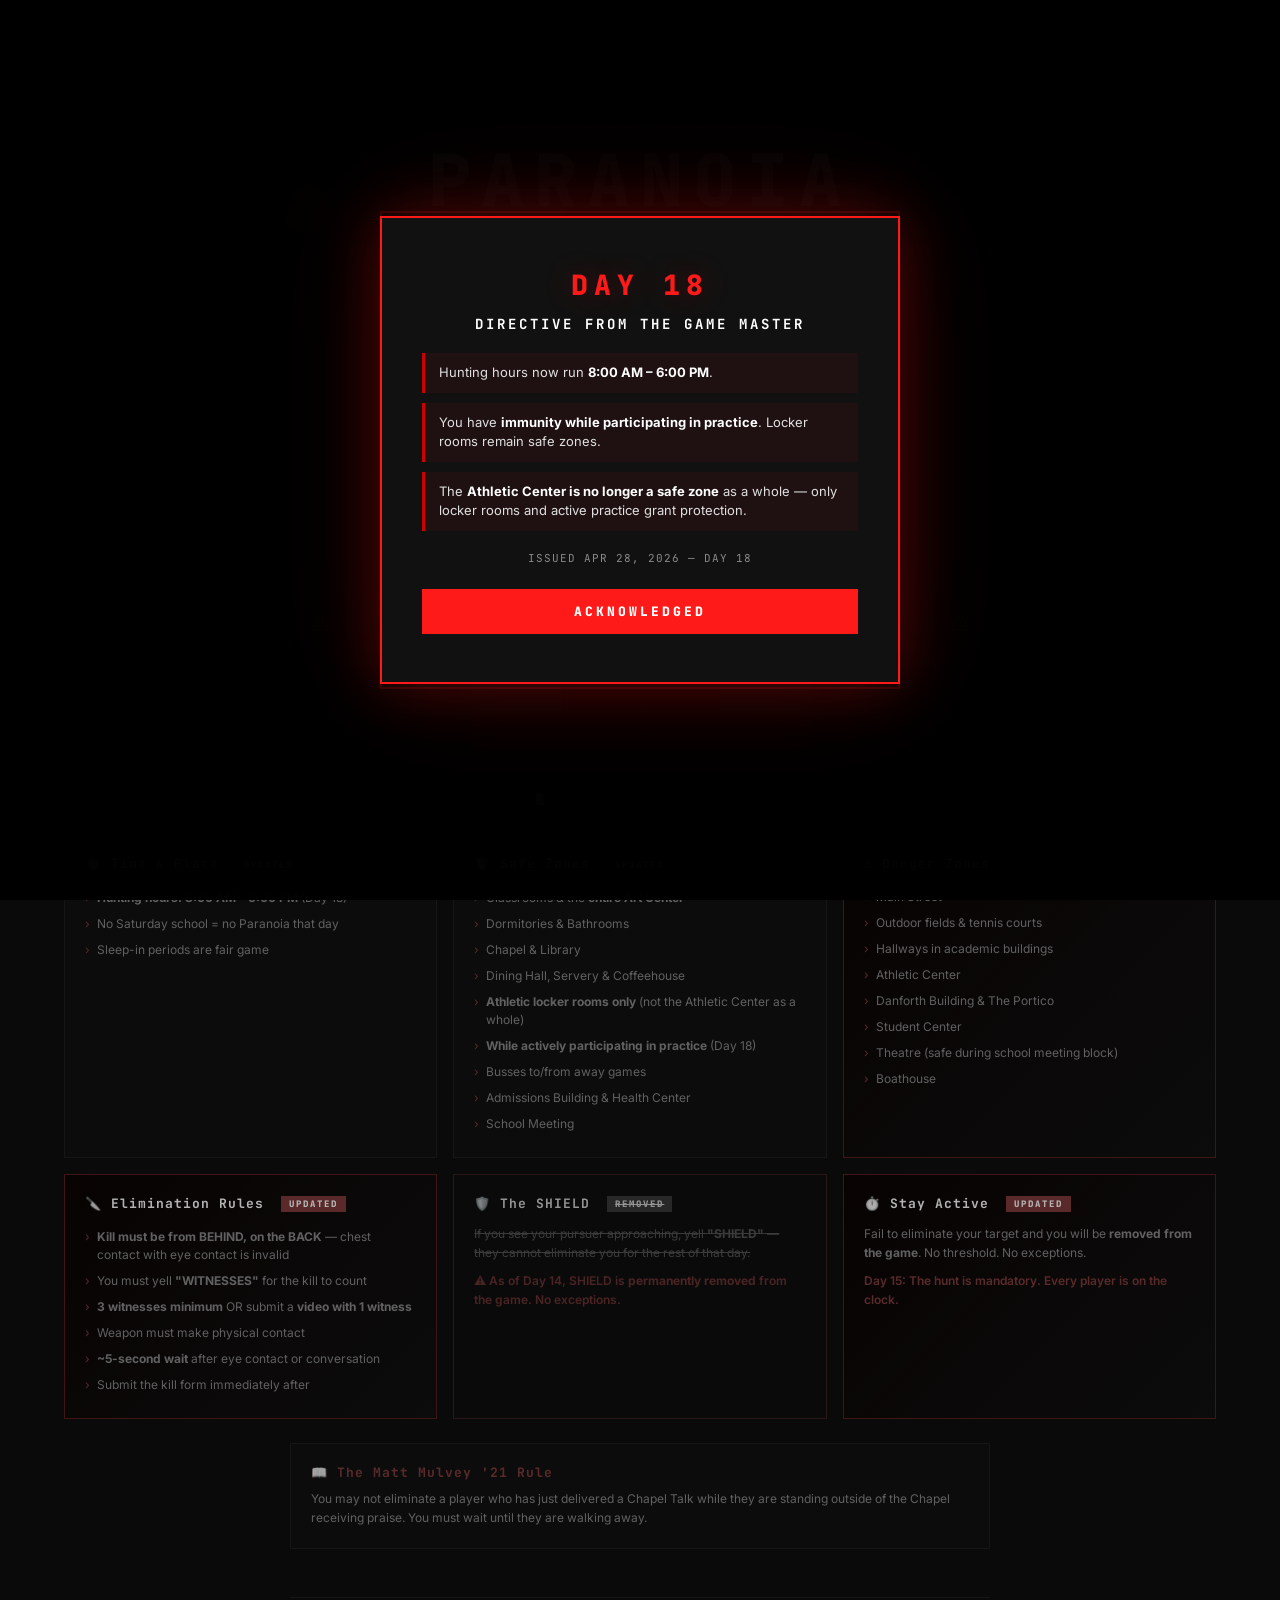
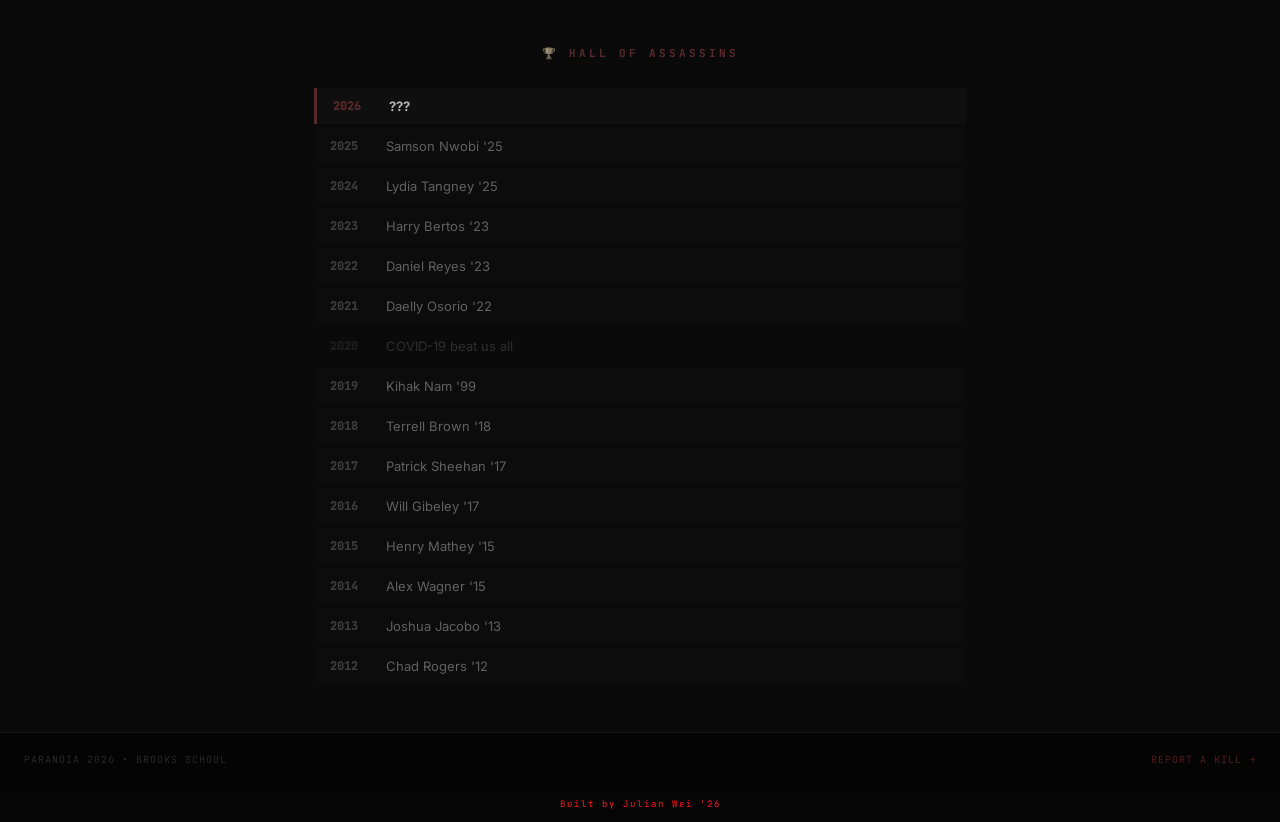
==== commit ae98d39f: "auto: Day 18 update — 8AM-6PM hours, practice immunity, athletic center no longer fully safe Co-Auth" ====
--- a/index.html
+++ b/index.html
@@ -112,23 +112,23 @@
 
     <div class="rules-grid">
       <div class="rule-card">
-        <h3>⏰ Time & Place</h3>
-        <ul>
-          <li>Assassinations may only occur during the school day (as shown on onBrooks)</li>
-          <li>Day ends at different times on Wednesdays, Fridays, and Saturdays</li>
+        <h3>⏰ Time & Place <span class="rule-updated-badge">UPDATED</span></h3>
+        <ul>
+          <li><strong>Hunting hours: 8:00 AM – 6:00 PM</strong> (Day 18)</li>
           <li>No Saturday school = no Paranoia that day</li>
           <li>Sleep-in periods are fair game</li>
         </ul>
       </div>
 
       <div class="rule-card">
-        <h3>🛡️ Safe Zones</h3>
+        <h3>🛡️ Safe Zones <span class="rule-updated-badge">UPDATED</span></h3>
         <ul>
           <li>Classrooms &amp; the <strong>entire Art Center</strong></li>
           <li>Dormitories &amp; Bathrooms</li>
           <li>Chapel & Library</li>
           <li>Dining Hall, Servery & Coffeehouse</li>
-          <li>Athletic Locker Rooms & Fitness Center</li>
+          <li><strong>Athletic locker rooms only</strong> (not the Athletic Center as a whole)</li>
+          <li><strong>While actively participating in practice</strong> (Day 18)</li>
           <li>Busses to/from away games</li>
           <li>Admissions Building & Health Center</li>
           <li>School Meeting</li>
@@ -211,21 +211,22 @@
 
   <script src="js/app.js"></script>
 
-  <div id="update-modal" data-update-key="day-15" class="off-day-overlay" style="display:none;">
+  <div id="update-modal" data-update-key="day-18" class="off-day-overlay" style="display:none;">
     <div class="off-day-popup rule-change-popup">
-      <div class="off-day-heading">DAY 15</div>
+      <div class="off-day-heading">DAY 18</div>
       <div class="off-day-message">DIRECTIVE FROM THE GAME MASTER</div>
       <div class="rule-change-list">
-        <div class="rule-change-item">Fail to eliminate your target — <strong>you are removed from the game</strong>. No threshold. No exceptions.</div>
-        <div class="rule-change-item">Shield calls remain <strong>permanently removed</strong>. There is no protection.</div>
-      </div>
-      <div class="rule-change-note">ISSUED APR 24, 2026 — DAY 15</div>
+        <div class="rule-change-item">Hunting hours now run <strong>8:00 AM – 6:00 PM</strong>.</div>
+        <div class="rule-change-item">You have <strong>immunity while participating in practice</strong>. Locker rooms remain safe zones.</div>
+        <div class="rule-change-item">The <strong>Athletic Center is no longer a safe zone</strong> as a whole — only locker rooms and active practice grant protection.</div>
+      </div>
+      <div class="rule-change-note">ISSUED APR 28, 2026 — DAY 18</div>
       <button class="off-day-close" id="update-modal-dismiss">ACKNOWLEDGED</button>
     </div>
   </div>
   <script>
   (function() {
-    var key = 'day-15';
+    var key = 'day-18';
     var modal = document.getElementById('update-modal');
     if (!localStorage.getItem('paranoia-seen-' + key)) {
       modal.style.display = 'flex';
--- a/css/styles.css
+++ b/css/styles.css
@@ -656,7 +656,7 @@
   grid-template-columns: 1fr 1fr;
   gap: 1px;
   background: var(--border);
-  align-items: start;
+  align-items: stretch;
 }
 
 .panel {
@@ -756,6 +756,31 @@
   padding-top: 12px;
   position: relative;
   z-index: 2;
+}
+
+/* ========== LEADERBOARD FILTER TOGGLE ========== */
+
+.leader-filter-btn {
+  display: block;
+  width: 100%;
+  padding: 8px 14px;
+  background: transparent;
+  border: 1px solid var(--border);
+  color: var(--text-dim);
+  font-family: var(--font-mono);
+  font-size: 9px;
+  font-weight: 700;
+  letter-spacing: 2px;
+  cursor: pointer;
+  margin-bottom: 12px;
+  text-align: left;
+  transition: background 0.2s, color 0.2s, border-color 0.2s;
+}
+
+.leader-filter-btn:hover {
+  background: var(--bg-elevated);
+  color: var(--red);
+  border-color: var(--red-dim);
 }
 
 /* ========== LEADERBOARD — TOP 3 ========== */
@@ -1362,3 +1387,130 @@
   html { scroll-behavior: auto; }
   .sky { display: none; }
 }
+
+/* ========== DAY 14 PURGE ALERT ========== */
+
+.purge-alert {
+  position: relative;
+  background: linear-gradient(135deg, #1a0000 0%, #330000 50%, #1a0000 100%);
+  border: 2px solid var(--red);
+  padding: 28px 32px;
+  margin: 0 auto 40px;
+  max-width: 1100px;
+  box-shadow: 0 0 40px var(--red-glow), inset 0 0 20px rgba(255, 26, 26, 0.15);
+  animation: purge-flicker 3s ease-in-out infinite;
+}
+
+.purge-alert::before,
+.purge-alert::after {
+  content: "";
+  position: absolute;
+  left: 0;
+  right: 0;
+  height: 3px;
+  background: repeating-linear-gradient(90deg, var(--red) 0 12px, transparent 12px 24px);
+}
+
+.purge-alert::before { top: -2px; }
+.purge-alert::after  { bottom: -2px; }
+
+@keyframes purge-flicker {
+  0%, 100% { box-shadow: 0 0 40px var(--red-glow), inset 0 0 20px rgba(255, 26, 26, 0.15); }
+  50%      { box-shadow: 0 0 60px rgba(255, 26, 26, 0.5), inset 0 0 30px rgba(255, 26, 26, 0.25); }
+}
+
+.purge-header {
+  font-family: 'JetBrains Mono', monospace;
+  font-size: 28px;
+  font-weight: 800;
+  letter-spacing: 4px;
+  color: var(--red);
+  text-align: center;
+  text-shadow: 0 0 20px var(--red-glow);
+  margin-bottom: 10px;
+}
+
+.purge-time {
+  font-family: 'JetBrains Mono', monospace;
+  font-size: 16px;
+  font-weight: 700;
+  letter-spacing: 3px;
+  color: #fff;
+  text-align: center;
+  margin-bottom: 20px;
+  padding-bottom: 16px;
+  border-bottom: 1px dashed rgba(255, 26, 26, 0.4);
+}
+
+.purge-rules {
+  list-style: none;
+  padding: 0;
+  margin: 0 0 18px;
+}
+
+.purge-rules li {
+  padding: 8px 0 8px 28px;
+  position: relative;
+  color: #f5f5f5;
+  font-size: 15px;
+  line-height: 1.5;
+}
+
+.purge-rules li::before {
+  content: "▸";
+  position: absolute;
+  left: 4px;
+  color: var(--red);
+  font-weight: 800;
+}
+
+.purge-rules strong {
+  color: var(--red);
+}
+
+.purge-footer {
+  font-size: 14px;
+  color: #ccc;
+  text-align: center;
+  padding-top: 16px;
+  border-top: 1px dashed rgba(255, 26, 26, 0.4);
+  line-height: 1.5;
+}
+
+.purge-footer strong {
+  color: var(--red);
+  letter-spacing: 1px;
+}
+
+@media (max-width: 600px) {
+  .purge-alert { padding: 20px 18px; }
+  .purge-header { font-size: 20px; letter-spacing: 2px; }
+  .purge-time { font-size: 13px; letter-spacing: 2px; }
+  .purge-rules li { font-size: 14px; }
+}
+
+/* SHIELD removed card */
+
+.rule-card.shield-removed {
+  opacity: 0.82;
+  border-color: rgba(255, 26, 26, 0.5);
+}
+
+.rule-card.shield-removed .strikethrough {
+  text-decoration: line-through;
+  color: #666;
+}
+
+.rule-removed-badge {
+  display: inline-block;
+  font-family: 'JetBrains Mono', monospace;
+  font-size: 9px;
+  font-weight: 800;
+  letter-spacing: 2px;
+  color: #fff;
+  background: #444;
+  padding: 2px 8px;
+  margin-left: 8px;
+  vertical-align: middle;
+  text-decoration: line-through;
+}
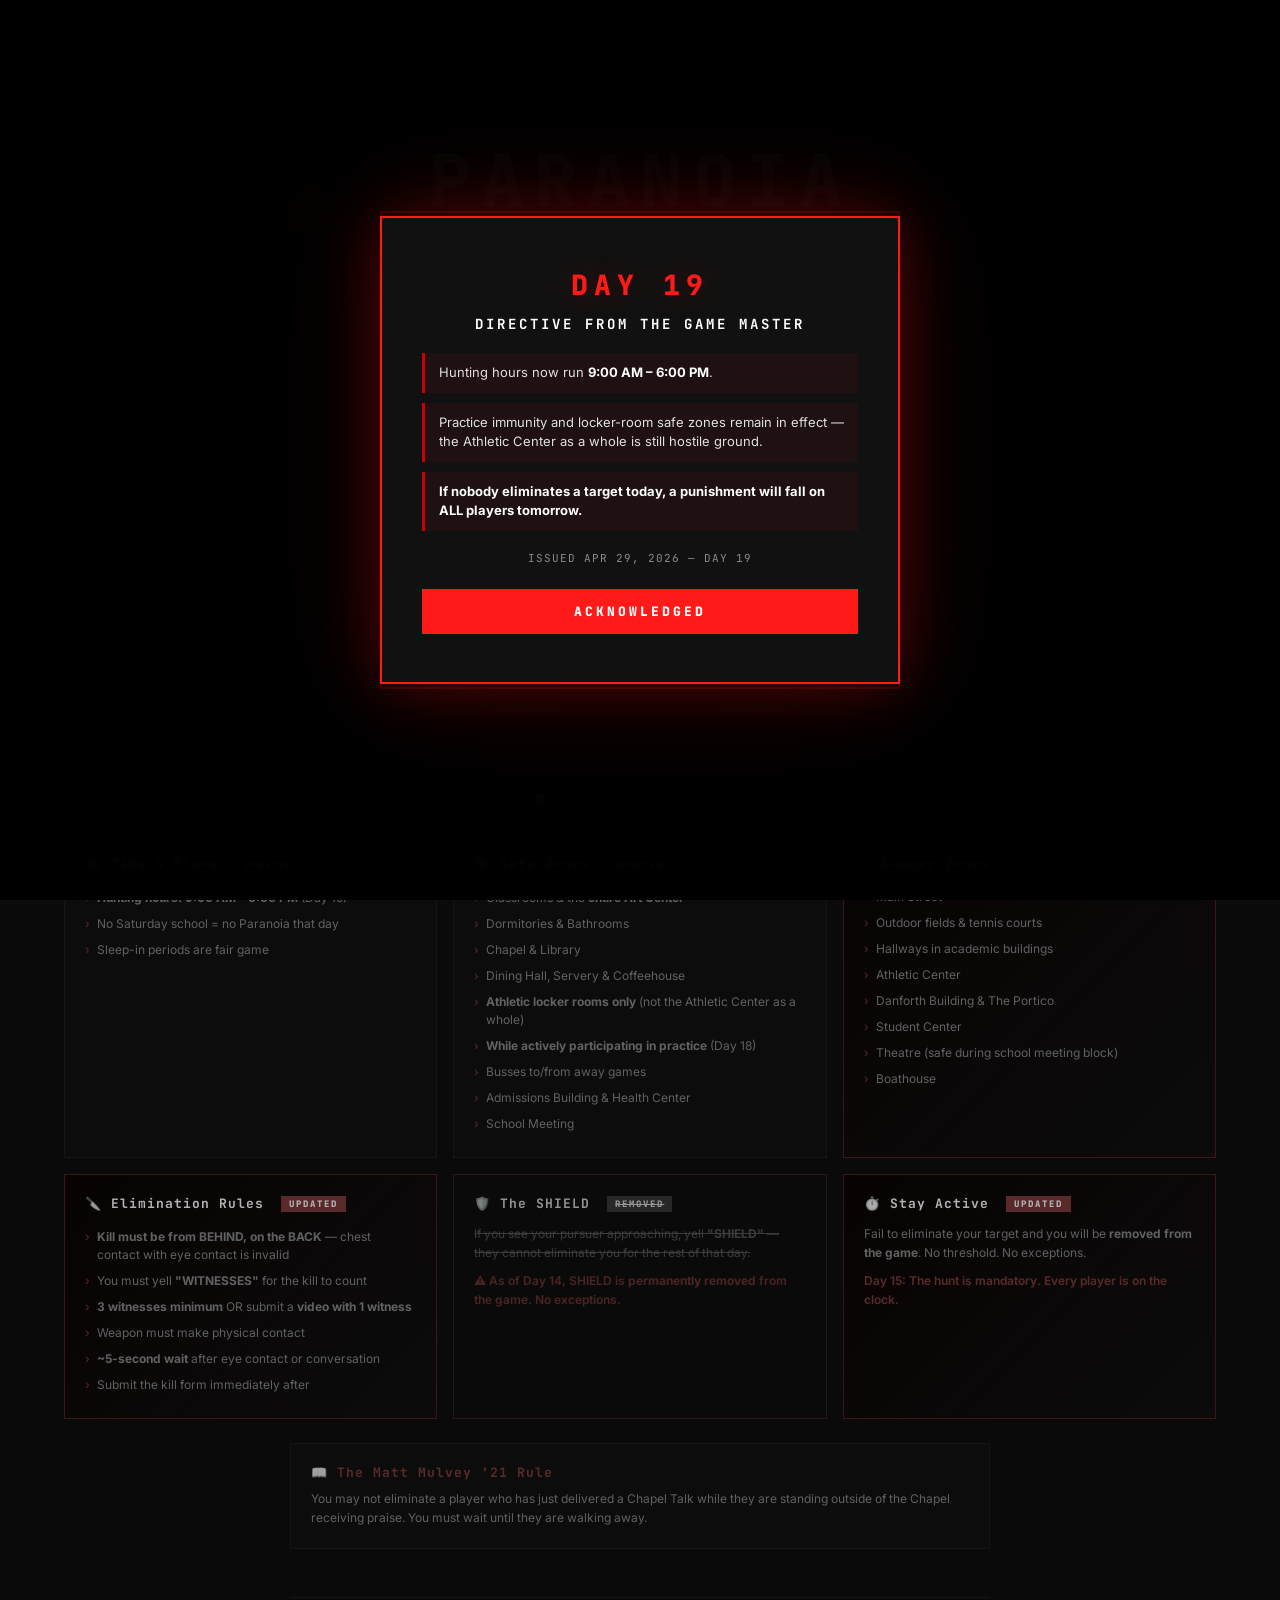
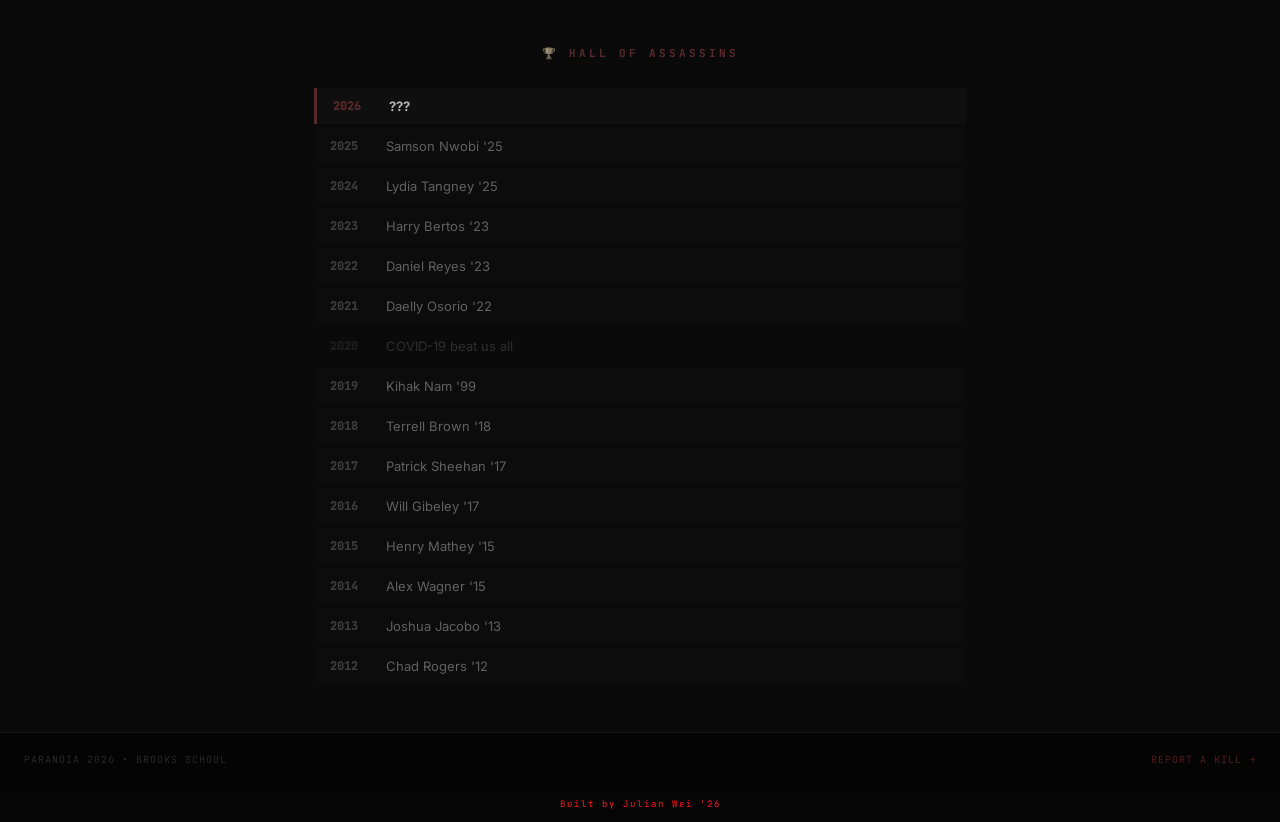
==== commit 846a201f: "auto: Day 19 update — 9AM-6PM hours, mandatory-kill threat for collective punishment Co-Authored-By:" ====
--- a/index.html
+++ b/index.html
@@ -114,7 +114,7 @@
       <div class="rule-card">
         <h3>⏰ Time & Place <span class="rule-updated-badge">UPDATED</span></h3>
         <ul>
-          <li><strong>Hunting hours: 8:00 AM – 6:00 PM</strong> (Day 18)</li>
+          <li><strong>Hunting hours: 9:00 AM – 6:00 PM</strong> (Day 19)</li>
           <li>No Saturday school = no Paranoia that day</li>
           <li>Sleep-in periods are fair game</li>
         </ul>
@@ -211,22 +211,22 @@
 
   <script src="js/app.js"></script>
 
-  <div id="update-modal" data-update-key="day-18" class="off-day-overlay" style="display:none;">
+  <div id="update-modal" data-update-key="day-19" class="off-day-overlay" style="display:none;">
     <div class="off-day-popup rule-change-popup">
-      <div class="off-day-heading">DAY 18</div>
+      <div class="off-day-heading">DAY 19</div>
       <div class="off-day-message">DIRECTIVE FROM THE GAME MASTER</div>
       <div class="rule-change-list">
-        <div class="rule-change-item">Hunting hours now run <strong>8:00 AM – 6:00 PM</strong>.</div>
-        <div class="rule-change-item">You have <strong>immunity while participating in practice</strong>. Locker rooms remain safe zones.</div>
-        <div class="rule-change-item">The <strong>Athletic Center is no longer a safe zone</strong> as a whole — only locker rooms and active practice grant protection.</div>
-      </div>
-      <div class="rule-change-note">ISSUED APR 28, 2026 — DAY 18</div>
+        <div class="rule-change-item">Hunting hours now run <strong>9:00 AM – 6:00 PM</strong>.</div>
+        <div class="rule-change-item">Practice immunity and locker-room safe zones remain in effect — the Athletic Center as a whole is still hostile ground.</div>
+        <div class="rule-change-item"><strong>If nobody eliminates a target today, a punishment will fall on ALL players tomorrow.</strong></div>
+      </div>
+      <div class="rule-change-note">ISSUED APR 29, 2026 — DAY 19</div>
       <button class="off-day-close" id="update-modal-dismiss">ACKNOWLEDGED</button>
     </div>
   </div>
   <script>
   (function() {
-    var key = 'day-18';
+    var key = 'day-19';
     var modal = document.getElementById('update-modal');
     if (!localStorage.getItem('paranoia-seen-' + key)) {
       modal.style.display = 'flex';
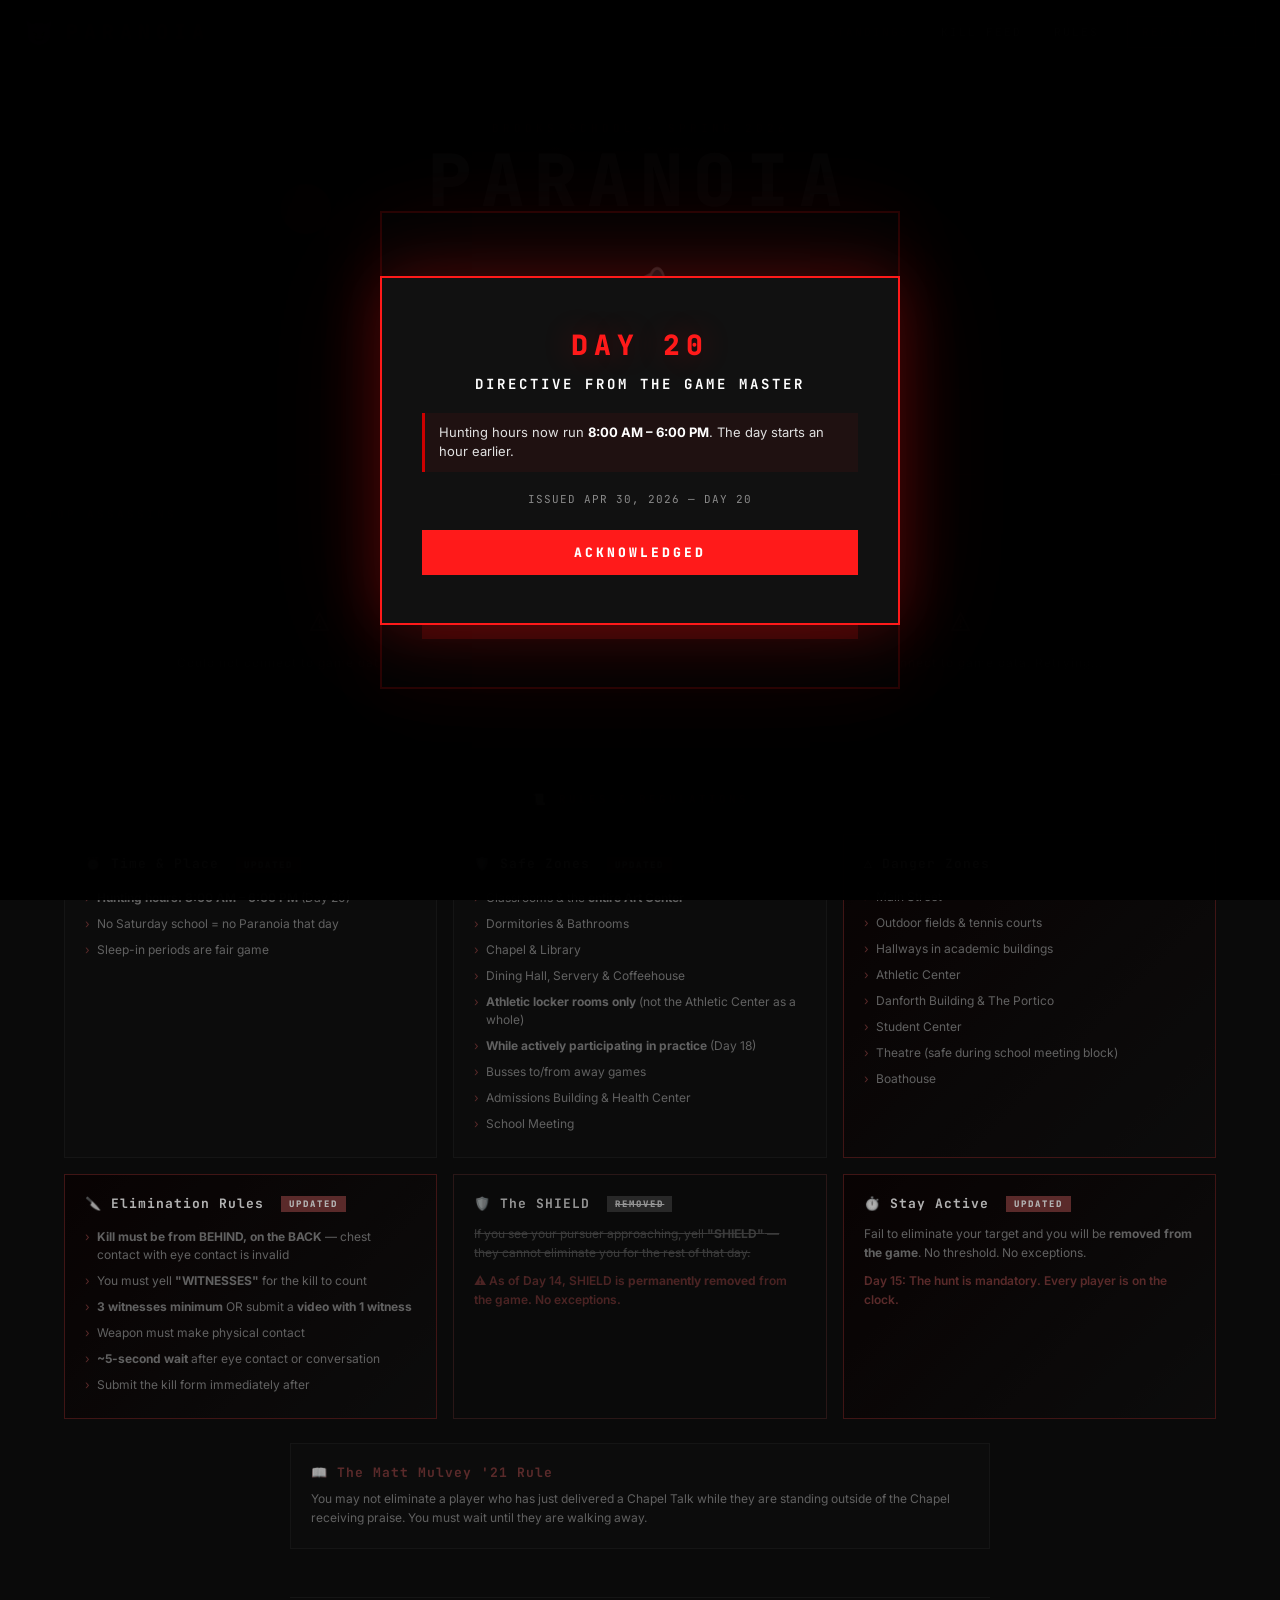
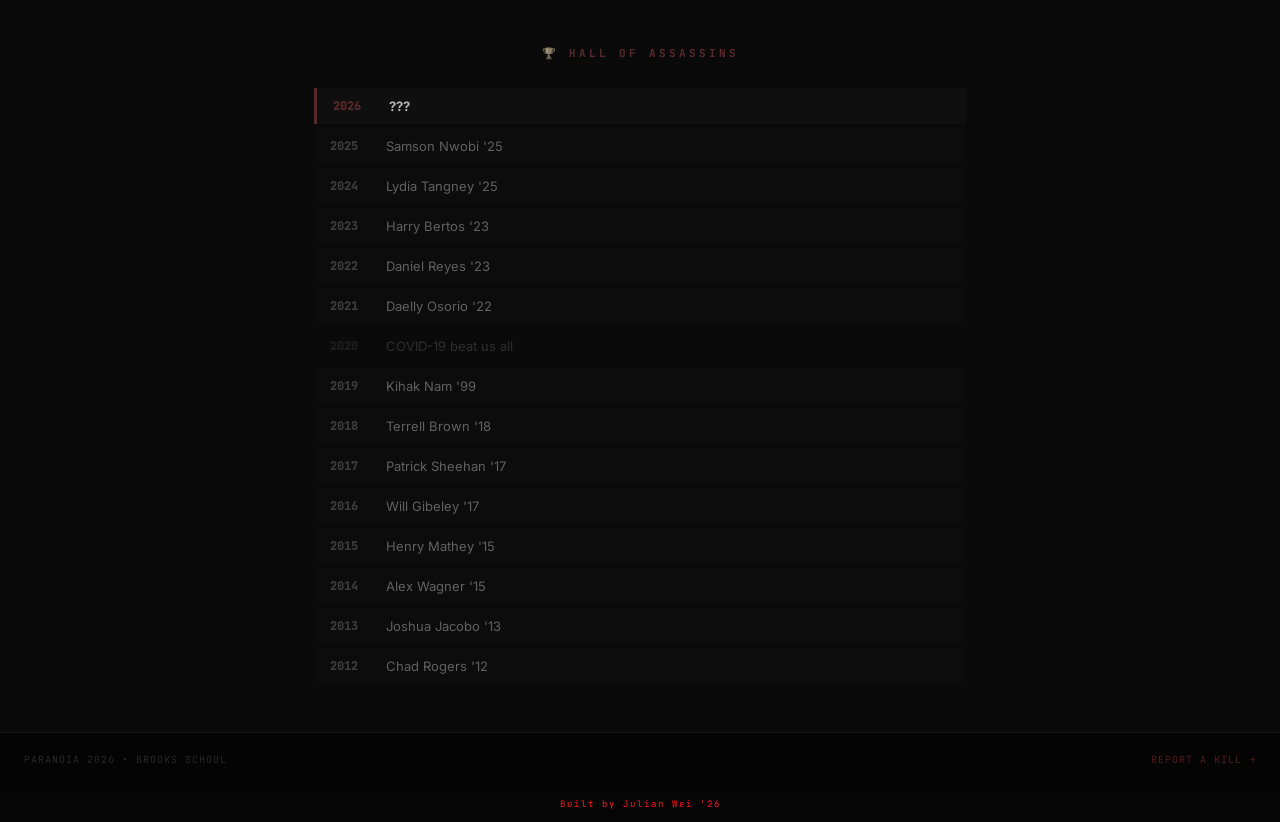
==== commit f5952f9c: "auto: Day 20 update — 8AM-6PM hours, day starts an hour earlier Co-Authored-By: Claude Opus 4.7 (1M " ====
--- a/index.html
+++ b/index.html
@@ -114,7 +114,7 @@
       <div class="rule-card">
         <h3>⏰ Time & Place <span class="rule-updated-badge">UPDATED</span></h3>
         <ul>
-          <li><strong>Hunting hours: 9:00 AM – 6:00 PM</strong> (Day 19)</li>
+          <li><strong>Hunting hours: 8:00 AM – 6:00 PM</strong> (Day 20)</li>
           <li>No Saturday school = no Paranoia that day</li>
           <li>Sleep-in periods are fair game</li>
         </ul>
@@ -211,22 +211,20 @@
 
   <script src="js/app.js"></script>
 
-  <div id="update-modal" data-update-key="day-19" class="off-day-overlay" style="display:none;">
+  <div id="update-modal" data-update-key="day-20" class="off-day-overlay" style="display:none;">
     <div class="off-day-popup rule-change-popup">
-      <div class="off-day-heading">DAY 19</div>
+      <div class="off-day-heading">DAY 20</div>
       <div class="off-day-message">DIRECTIVE FROM THE GAME MASTER</div>
       <div class="rule-change-list">
-        <div class="rule-change-item">Hunting hours now run <strong>9:00 AM – 6:00 PM</strong>.</div>
-        <div class="rule-change-item">Practice immunity and locker-room safe zones remain in effect — the Athletic Center as a whole is still hostile ground.</div>
-        <div class="rule-change-item"><strong>If nobody eliminates a target today, a punishment will fall on ALL players tomorrow.</strong></div>
-      </div>
-      <div class="rule-change-note">ISSUED APR 29, 2026 — DAY 19</div>
+        <div class="rule-change-item">Hunting hours now run <strong>8:00 AM – 6:00 PM</strong>. The day starts an hour earlier.</div>
+      </div>
+      <div class="rule-change-note">ISSUED APR 30, 2026 — DAY 20</div>
       <button class="off-day-close" id="update-modal-dismiss">ACKNOWLEDGED</button>
     </div>
   </div>
   <script>
   (function() {
-    var key = 'day-19';
+    var key = 'day-20';
     var modal = document.getElementById('update-modal');
     if (!localStorage.getItem('paranoia-seen-' + key)) {
       modal.style.display = 'flex';
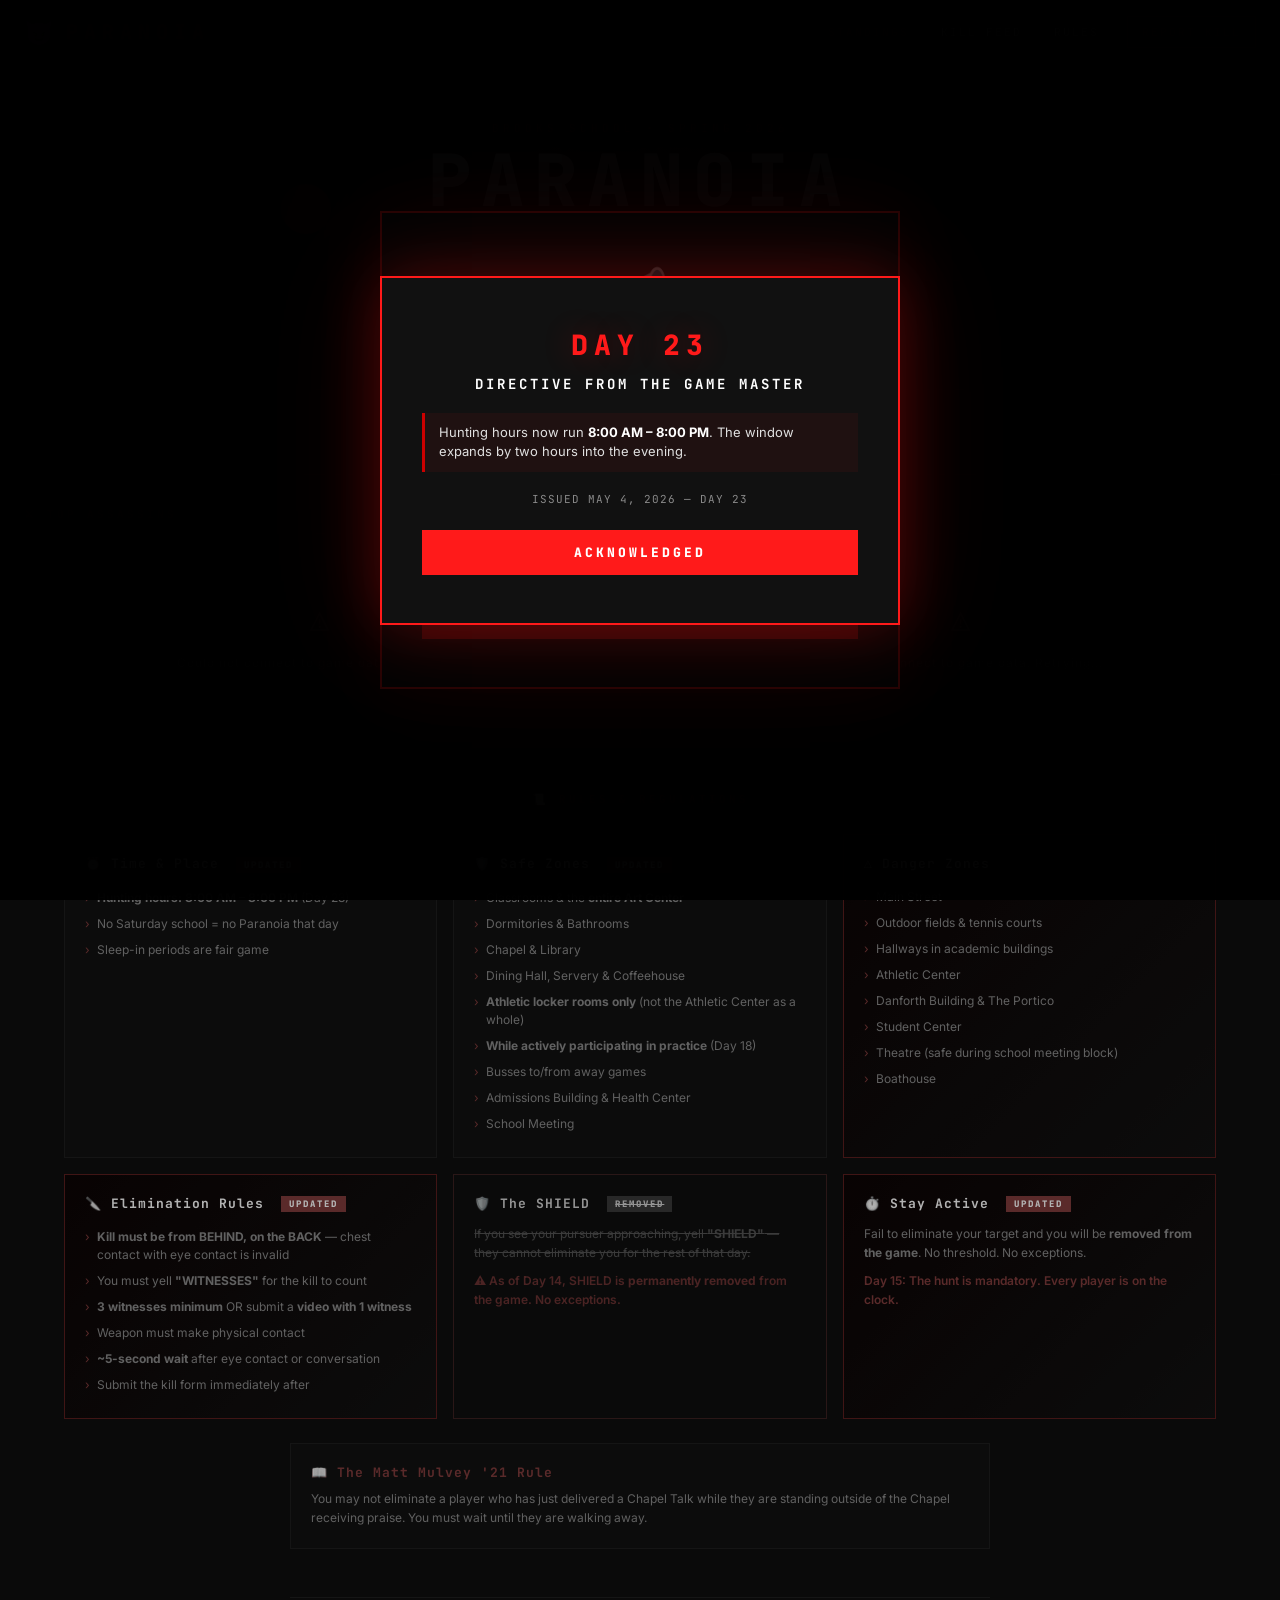
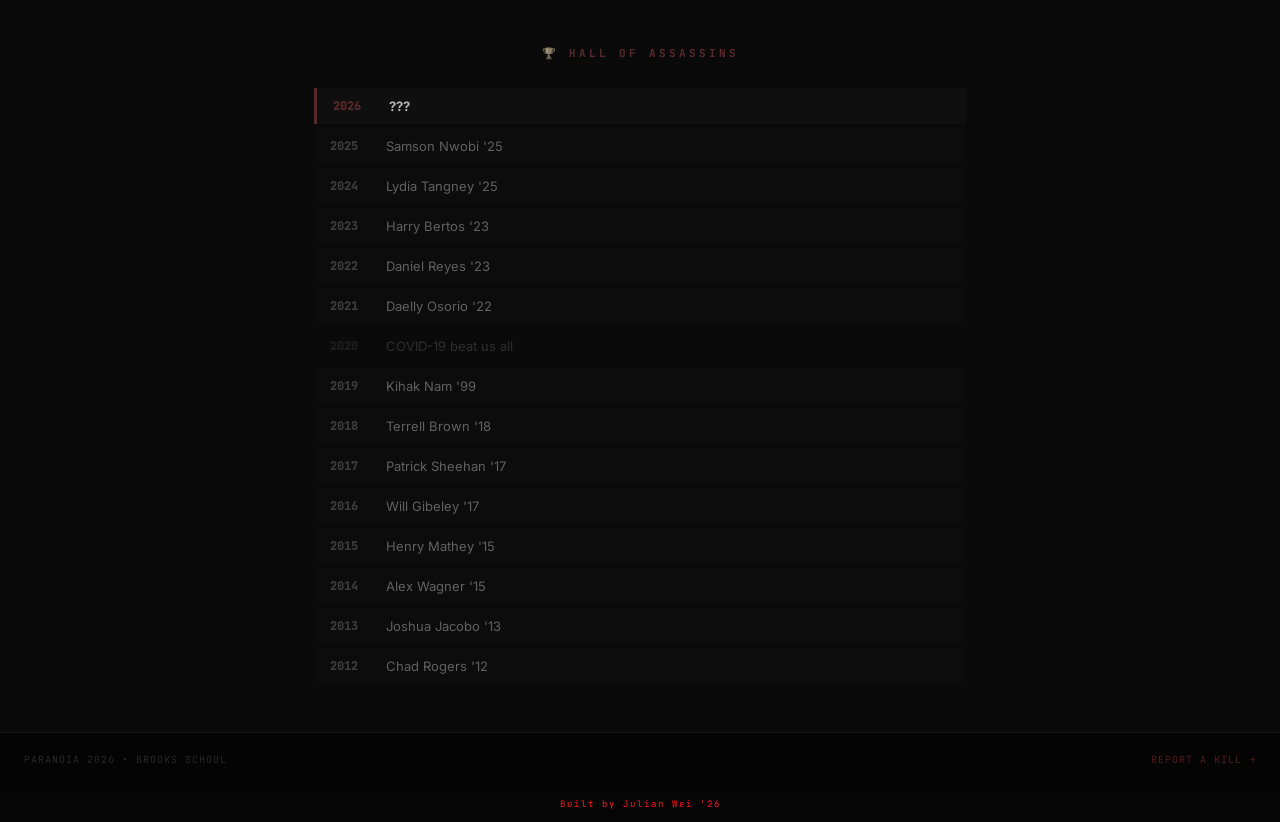
==== commit ed364014: "auto: Day 23 update — hunting hours extended to 8AM-8PM" ====
--- a/index.html
+++ b/index.html
@@ -114,7 +114,7 @@
       <div class="rule-card">
         <h3>⏰ Time & Place <span class="rule-updated-badge">UPDATED</span></h3>
         <ul>
-          <li><strong>Hunting hours: 8:00 AM – 6:00 PM</strong> (Day 20)</li>
+          <li><strong>Hunting hours: 8:00 AM – 8:00 PM</strong> (Day 23)</li>
           <li>No Saturday school = no Paranoia that day</li>
           <li>Sleep-in periods are fair game</li>
         </ul>
@@ -211,20 +211,20 @@
 
   <script src="js/app.js"></script>
 
-  <div id="update-modal" data-update-key="day-20" class="off-day-overlay" style="display:none;">
+  <div id="update-modal" data-update-key="day-23" class="off-day-overlay" style="display:none;">
     <div class="off-day-popup rule-change-popup">
-      <div class="off-day-heading">DAY 20</div>
+      <div class="off-day-heading">DAY 23</div>
       <div class="off-day-message">DIRECTIVE FROM THE GAME MASTER</div>
       <div class="rule-change-list">
-        <div class="rule-change-item">Hunting hours now run <strong>8:00 AM – 6:00 PM</strong>. The day starts an hour earlier.</div>
-      </div>
-      <div class="rule-change-note">ISSUED APR 30, 2026 — DAY 20</div>
+        <div class="rule-change-item">Hunting hours now run <strong>8:00 AM – 8:00 PM</strong>. The window expands by two hours into the evening.</div>
+      </div>
+      <div class="rule-change-note">ISSUED MAY 4, 2026 — DAY 23</div>
       <button class="off-day-close" id="update-modal-dismiss">ACKNOWLEDGED</button>
     </div>
   </div>
   <script>
   (function() {
-    var key = 'day-20';
+    var key = 'day-23';
     var modal = document.getElementById('update-modal');
     if (!localStorage.getItem('paranoia-seen-' + key)) {
       modal.style.display = 'flex';
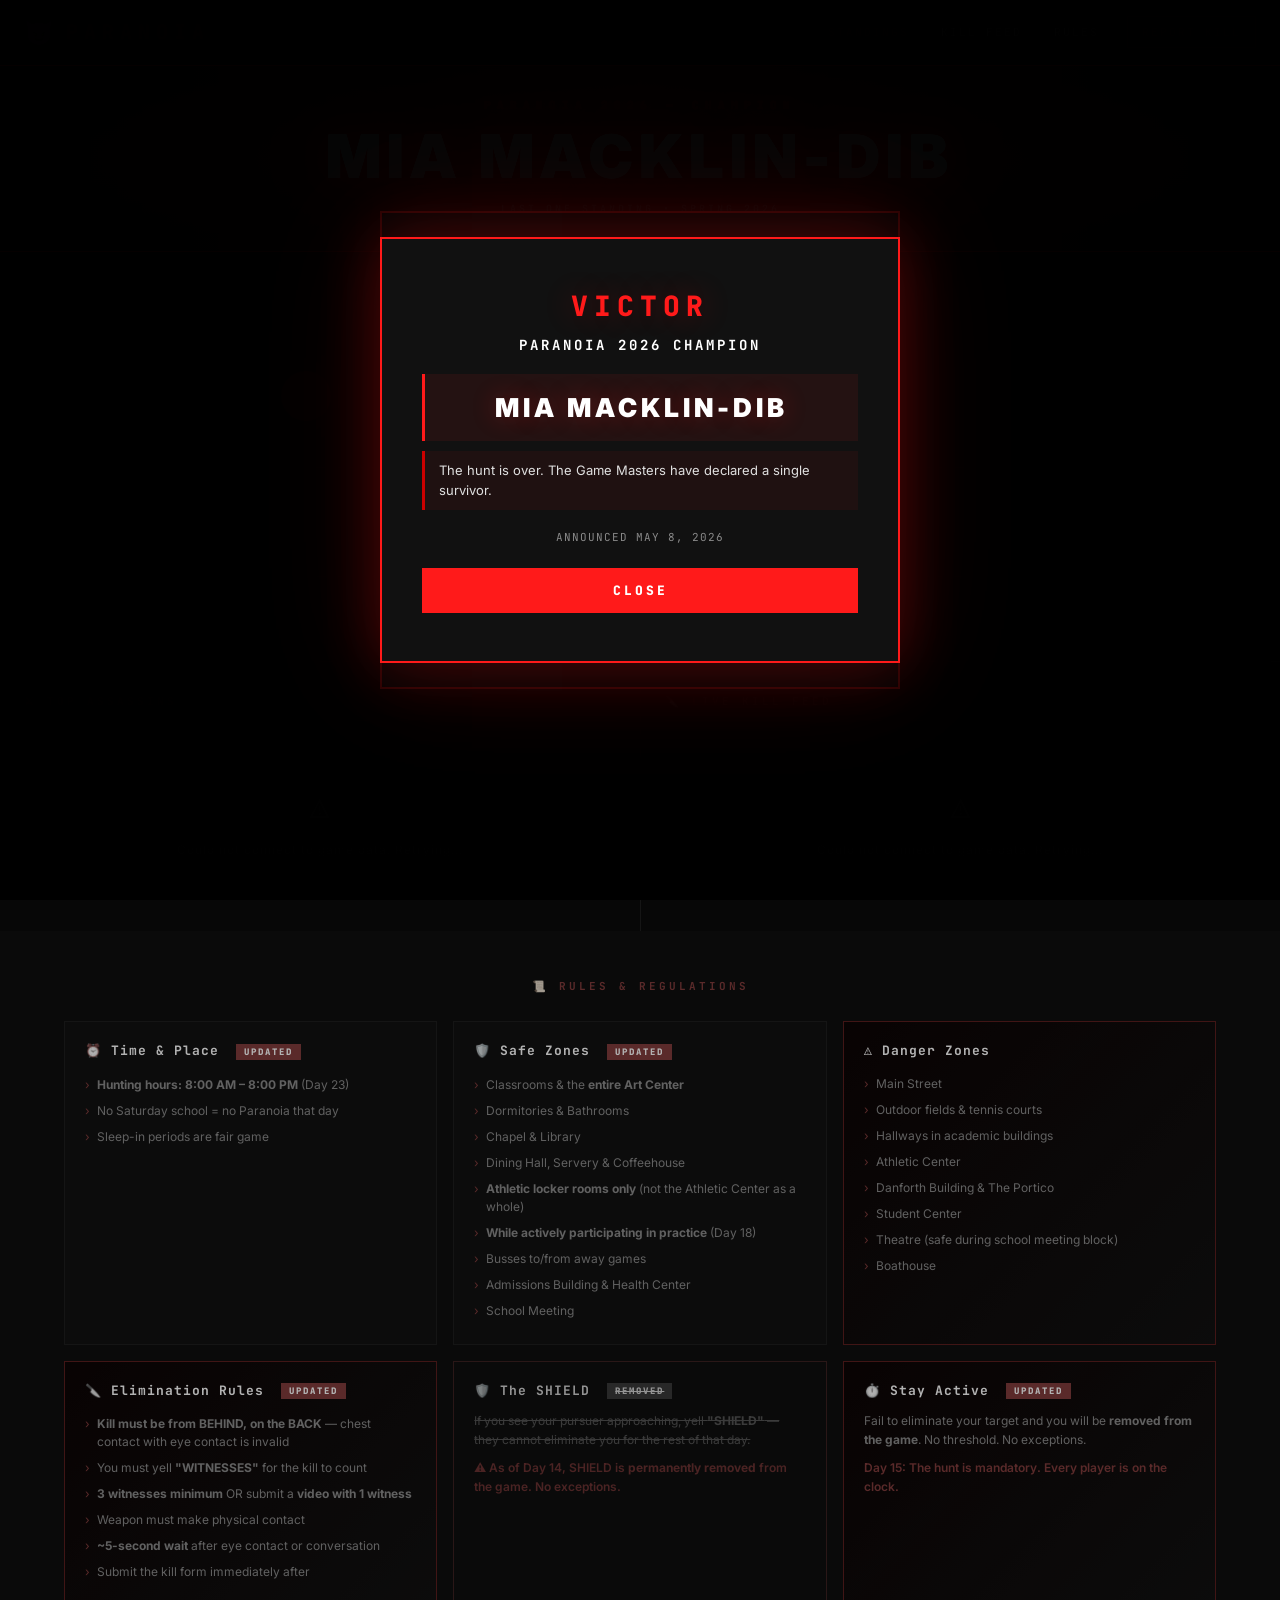
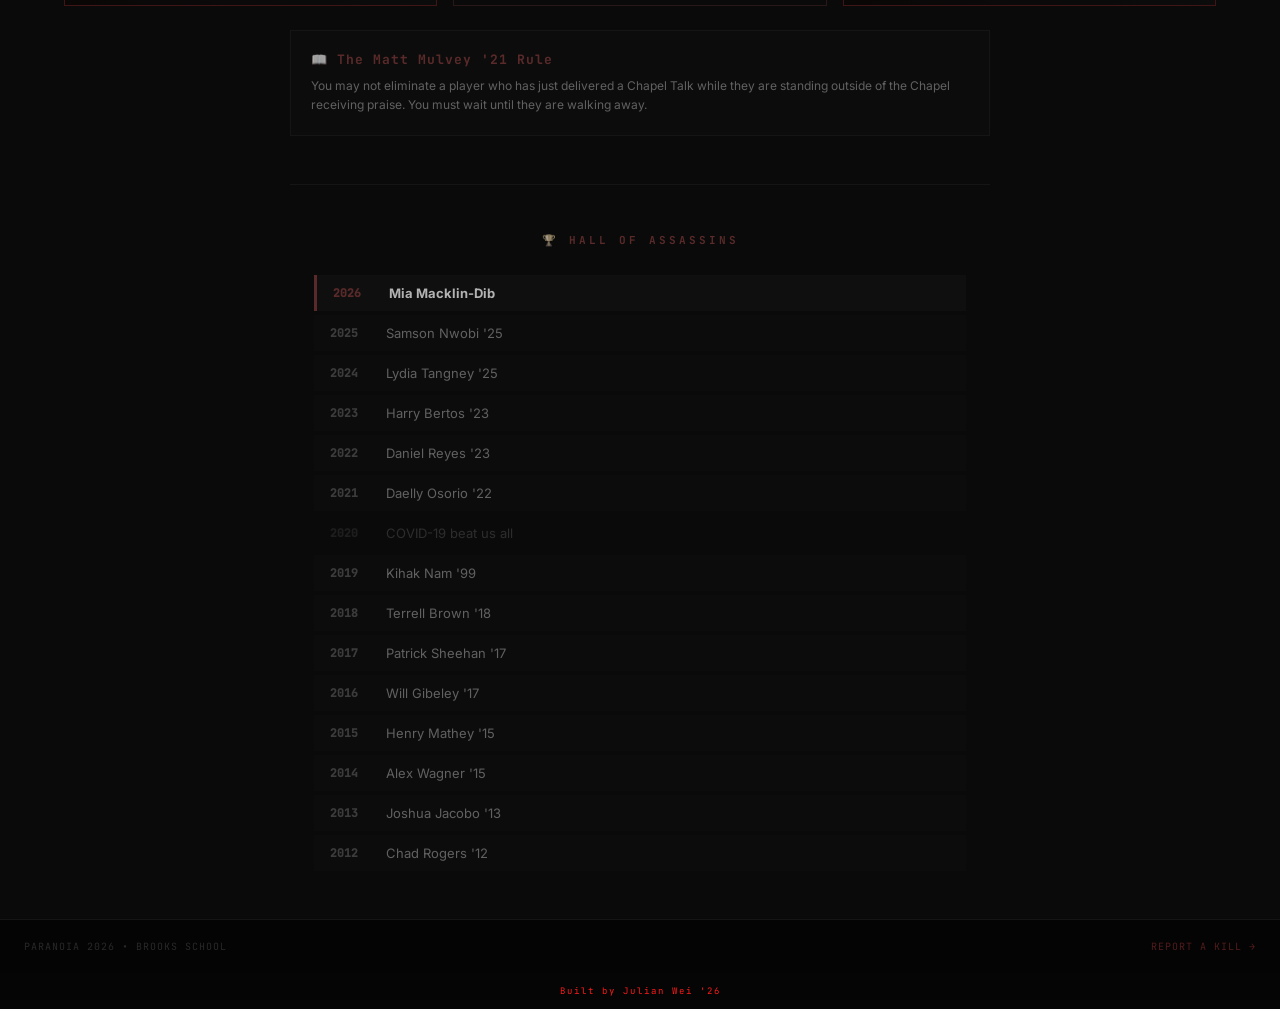
==== commit 5abf17f8: "Game over: Mia Macklin-Dib wins Paranoia 2026 - Add winner banner between nav and hero (red sweep + " ====
--- a/index.html
+++ b/index.html
@@ -28,6 +28,13 @@
     <button class="mobile-menu-btn" aria-label="Menu" onclick="document.querySelector('.nav-links').classList.toggle('open')">☰</button>
   </nav>
 
+  <!-- Winner Banner -->
+  <div class="winner-banner" role="banner">
+    <div class="winner-banner-eyebrow">PARANOIA 2026 — CHAMPION</div>
+    <div class="winner-banner-name">MIA MACKLIN-DIB</div>
+    <div class="winner-banner-sub">LAST ONE STANDING • SPRING 2026</div>
+  </div>
+
   <!-- Hero -->
   <header class="hero">
     <!-- Day/Night Sky -->
@@ -184,7 +191,7 @@
   <section class="winners-section">
     <h2 class="section-heading">🏆 Hall of Assassins</h2>
     <div class="winners-grid">
-      <div class="winner"><span class="winner-year">2026</span><span class="winner-name">???</span></div>
+      <div class="winner"><span class="winner-year">2026</span><span class="winner-name">Mia Macklin-Dib</span></div>
       <div class="winner"><span class="winner-year">2025</span><span class="winner-name">Samson Nwobi '25</span></div>
       <div class="winner"><span class="winner-year">2024</span><span class="winner-name">Lydia Tangney '25</span></div>
       <div class="winner"><span class="winner-year">2023</span><span class="winner-name">Harry Bertos '23</span></div>
@@ -211,20 +218,21 @@
 
   <script src="js/app.js"></script>
 
-  <div id="update-modal" data-update-key="day-23" class="off-day-overlay" style="display:none;">
+  <div id="update-modal" data-update-key="paranoia-2026-winner" class="off-day-overlay" style="display:none;">
     <div class="off-day-popup rule-change-popup">
-      <div class="off-day-heading">DAY 23</div>
-      <div class="off-day-message">DIRECTIVE FROM THE GAME MASTER</div>
+      <div class="off-day-heading">VICTOR</div>
+      <div class="off-day-message">PARANOIA 2026 CHAMPION</div>
       <div class="rule-change-list">
-        <div class="rule-change-item">Hunting hours now run <strong>8:00 AM – 8:00 PM</strong>. The window expands by two hours into the evening.</div>
-      </div>
-      <div class="rule-change-note">ISSUED MAY 4, 2026 — DAY 23</div>
-      <button class="off-day-close" id="update-modal-dismiss">ACKNOWLEDGED</button>
+        <div class="winner-modal-name">MIA MACKLIN-DIB</div>
+        <div class="rule-change-item">The hunt is over. The Game Masters have declared a single survivor.</div>
+      </div>
+      <div class="rule-change-note">ANNOUNCED MAY 8, 2026</div>
+      <button class="off-day-close" id="update-modal-dismiss">CLOSE</button>
     </div>
   </div>
   <script>
   (function() {
-    var key = 'day-23';
+    var key = 'paranoia-2026-winner';
     var modal = document.getElementById('update-modal');
     if (!localStorage.getItem('paranoia-seen-' + key)) {
       modal.style.display = 'flex';
--- a/css/styles.css
+++ b/css/styles.css
@@ -304,6 +304,89 @@
   50% { opacity: 0.6; }
 }
 
+/* ========== WINNER BANNER ========== */
+
+.winner-banner {
+  position: relative;
+  overflow: hidden;
+  text-align: center;
+  padding: 32px 24px 36px;
+  background: radial-gradient(ellipse at center, #1a0000 0%, var(--bg) 75%);
+  border-top: 1px solid var(--red-dim);
+  border-bottom: 1px solid var(--red-dim);
+}
+
+.winner-banner::before {
+  content: '';
+  position: absolute;
+  inset: 0;
+  background: linear-gradient(90deg, transparent, rgba(255, 26, 26, 0.10), transparent);
+  pointer-events: none;
+  animation: winner-sweep 6s ease-in-out infinite;
+}
+
+@keyframes winner-sweep {
+  0%, 100% { transform: translateX(-30%); opacity: 0.4; }
+  50% { transform: translateX(30%); opacity: 1; }
+}
+
+.winner-banner-eyebrow {
+  position: relative;
+  font-family: var(--font-mono);
+  font-size: 11px;
+  font-weight: 800;
+  letter-spacing: 6px;
+  color: var(--red);
+  margin-bottom: 14px;
+  text-shadow: 0 0 18px var(--red-glow);
+}
+
+.winner-banner-name {
+  position: relative;
+  font-family: var(--font-sans);
+  font-size: clamp(34px, 7vw, 60px);
+  font-weight: 900;
+  letter-spacing: clamp(2px, 0.6vw, 6px);
+  color: #fff;
+  line-height: 1;
+  margin: 4px 0 16px;
+  text-shadow: 0 0 32px var(--red-glow), 0 0 72px rgba(255, 26, 26, 0.18);
+  animation: winner-pulse 2.6s ease-in-out infinite;
+}
+
+@keyframes winner-pulse {
+  0%, 100% { text-shadow: 0 0 32px var(--red-glow), 0 0 72px rgba(255, 26, 26, 0.18); }
+  50% { text-shadow: 0 0 44px var(--red-glow), 0 0 96px rgba(255, 26, 26, 0.30); }
+}
+
+.winner-banner-sub {
+  position: relative;
+  font-family: var(--font-mono);
+  font-size: 10px;
+  font-weight: 700;
+  letter-spacing: 3px;
+  color: var(--text-muted);
+}
+
+/* Stay vivid when game-inactive desaturates the page */
+body.game-inactive .winner-banner {
+  filter: saturate(3.33) brightness(1.43);
+}
+
+/* Centered champion name inside the winner modal */
+.winner-modal-name {
+  text-align: center;
+  font-family: var(--font-sans);
+  font-size: clamp(20px, 4vw, 26px);
+  font-weight: 900;
+  letter-spacing: 4px;
+  color: #fff;
+  padding: 18px 14px;
+  background: rgba(255, 26, 26, 0.08);
+  border-left: 3px solid var(--red);
+  text-shadow: 0 0 24px var(--red-glow);
+}
+
 /* ========== GAME INACTIVE STATE ========== */
 
 /* Apply filter to individual sections, skipping kill buttons */
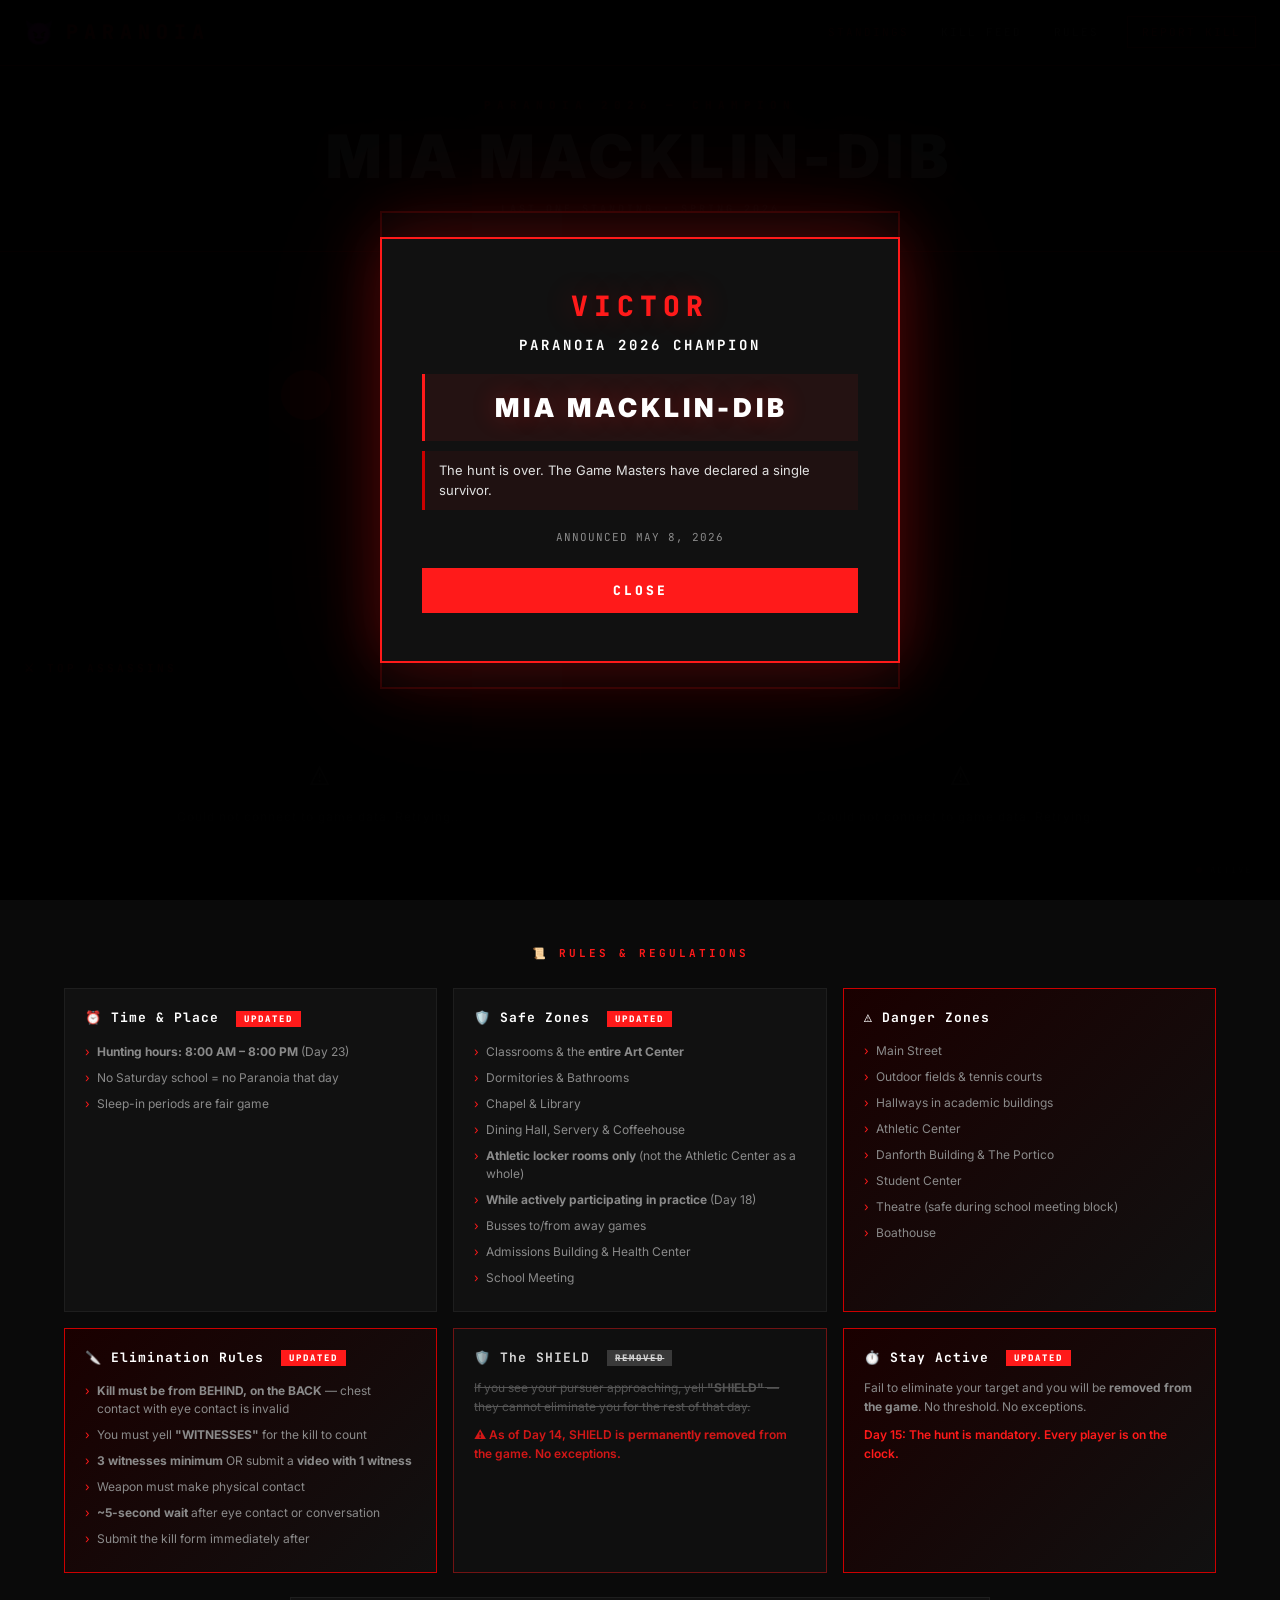
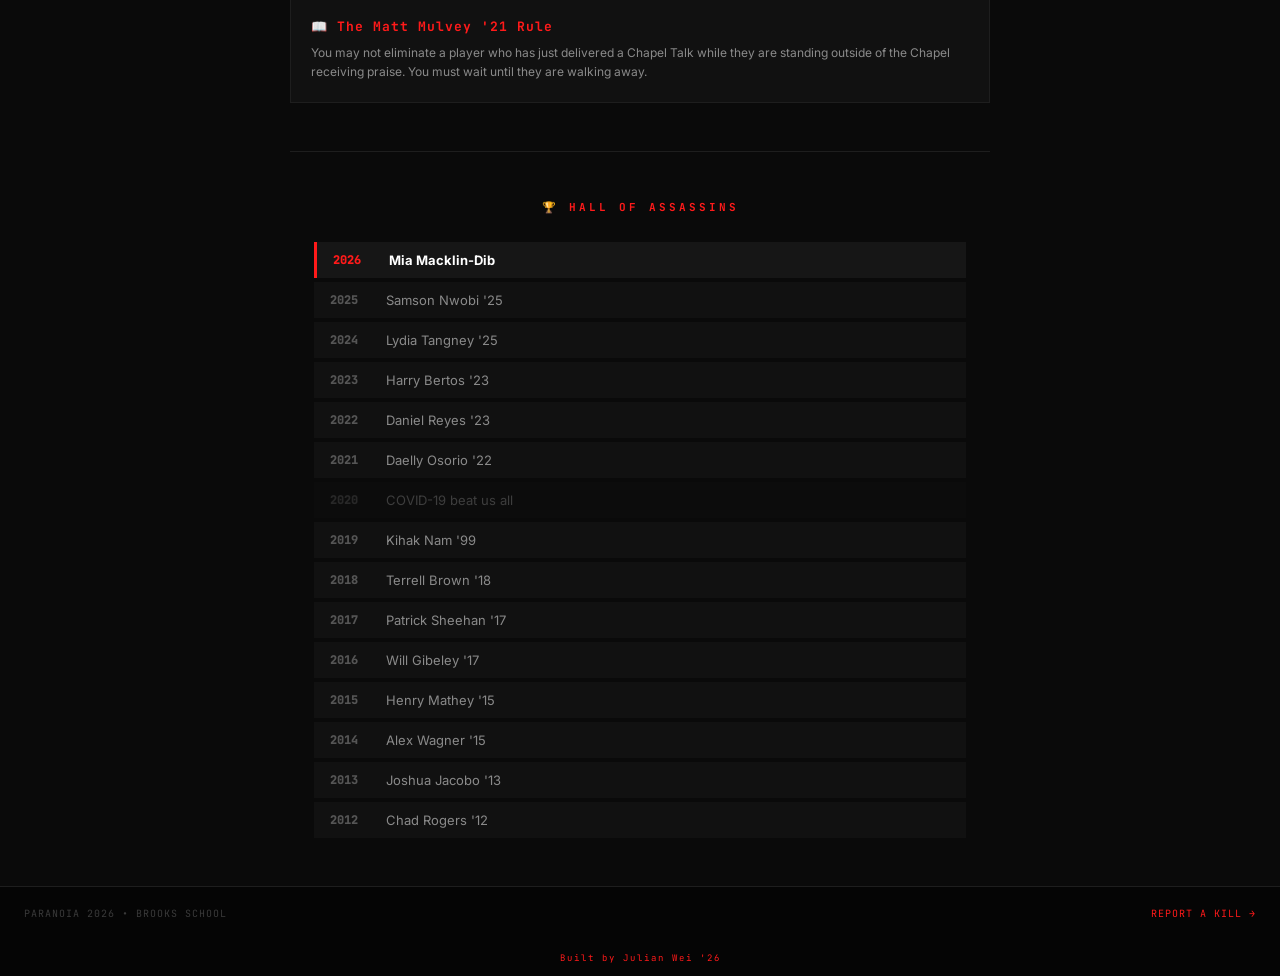
==== commit 5c75be55: "Default to active state with a subtle bottom-right toggle Game is over — the auto active/inactive sc" ====
--- a/index.html
+++ b/index.html
@@ -216,6 +216,12 @@
   </footer>
   <div class="footer-credit">Built by Julian Wei '26</div>
 
+  <!-- Manual game-state toggle (subtle, bottom-right) -->
+  <button class="state-toggle" id="state-toggle" type="button" aria-label="Toggle game state" aria-pressed="true">
+    <span class="state-toggle-dot" aria-hidden="true"></span>
+    <span class="state-toggle-label">ACTIVE</span>
+  </button>
+
   <script src="js/app.js"></script>
 
   <div id="update-modal" data-update-key="paranoia-2026-winner" class="off-day-overlay" style="display:none;">
--- a/css/styles.css
+++ b/css/styles.css
@@ -1297,6 +1297,56 @@
   opacity: 0.7;
 }
 
+/* ========== STATE TOGGLE (bottom-right pill) ========== */
+
+.state-toggle {
+  position: fixed;
+  bottom: 16px;
+  right: 16px;
+  z-index: 200;
+  display: flex;
+  align-items: center;
+  gap: 8px;
+  padding: 7px 11px;
+  background: var(--bg-surface);
+  border: 1px solid var(--border);
+  color: var(--text-muted);
+  font-family: var(--font-mono);
+  font-size: 9px;
+  font-weight: 700;
+  letter-spacing: 2px;
+  cursor: pointer;
+  opacity: 0.4;
+  transition: opacity 0.25s ease, color 0.25s ease, border-color 0.25s ease;
+}
+
+.state-toggle:hover,
+.state-toggle:focus-visible {
+  opacity: 1;
+  color: var(--text);
+  border-color: var(--text-faint);
+  outline: none;
+}
+
+.state-toggle-dot {
+  width: 6px;
+  height: 6px;
+  border-radius: 50%;
+  background: var(--red);
+  box-shadow: 0 0 6px var(--red-glow);
+  transition: background 0.25s ease, box-shadow 0.25s ease;
+}
+
+body.game-inactive .state-toggle-dot {
+  background: var(--text-dim);
+  box-shadow: none;
+}
+
+/* Keep the toggle vivid even when the page is desaturated — it's a control */
+body.game-inactive .state-toggle {
+  filter: none;
+}
+
 /* ========== FOOTER ========== */
 
 .footer {
